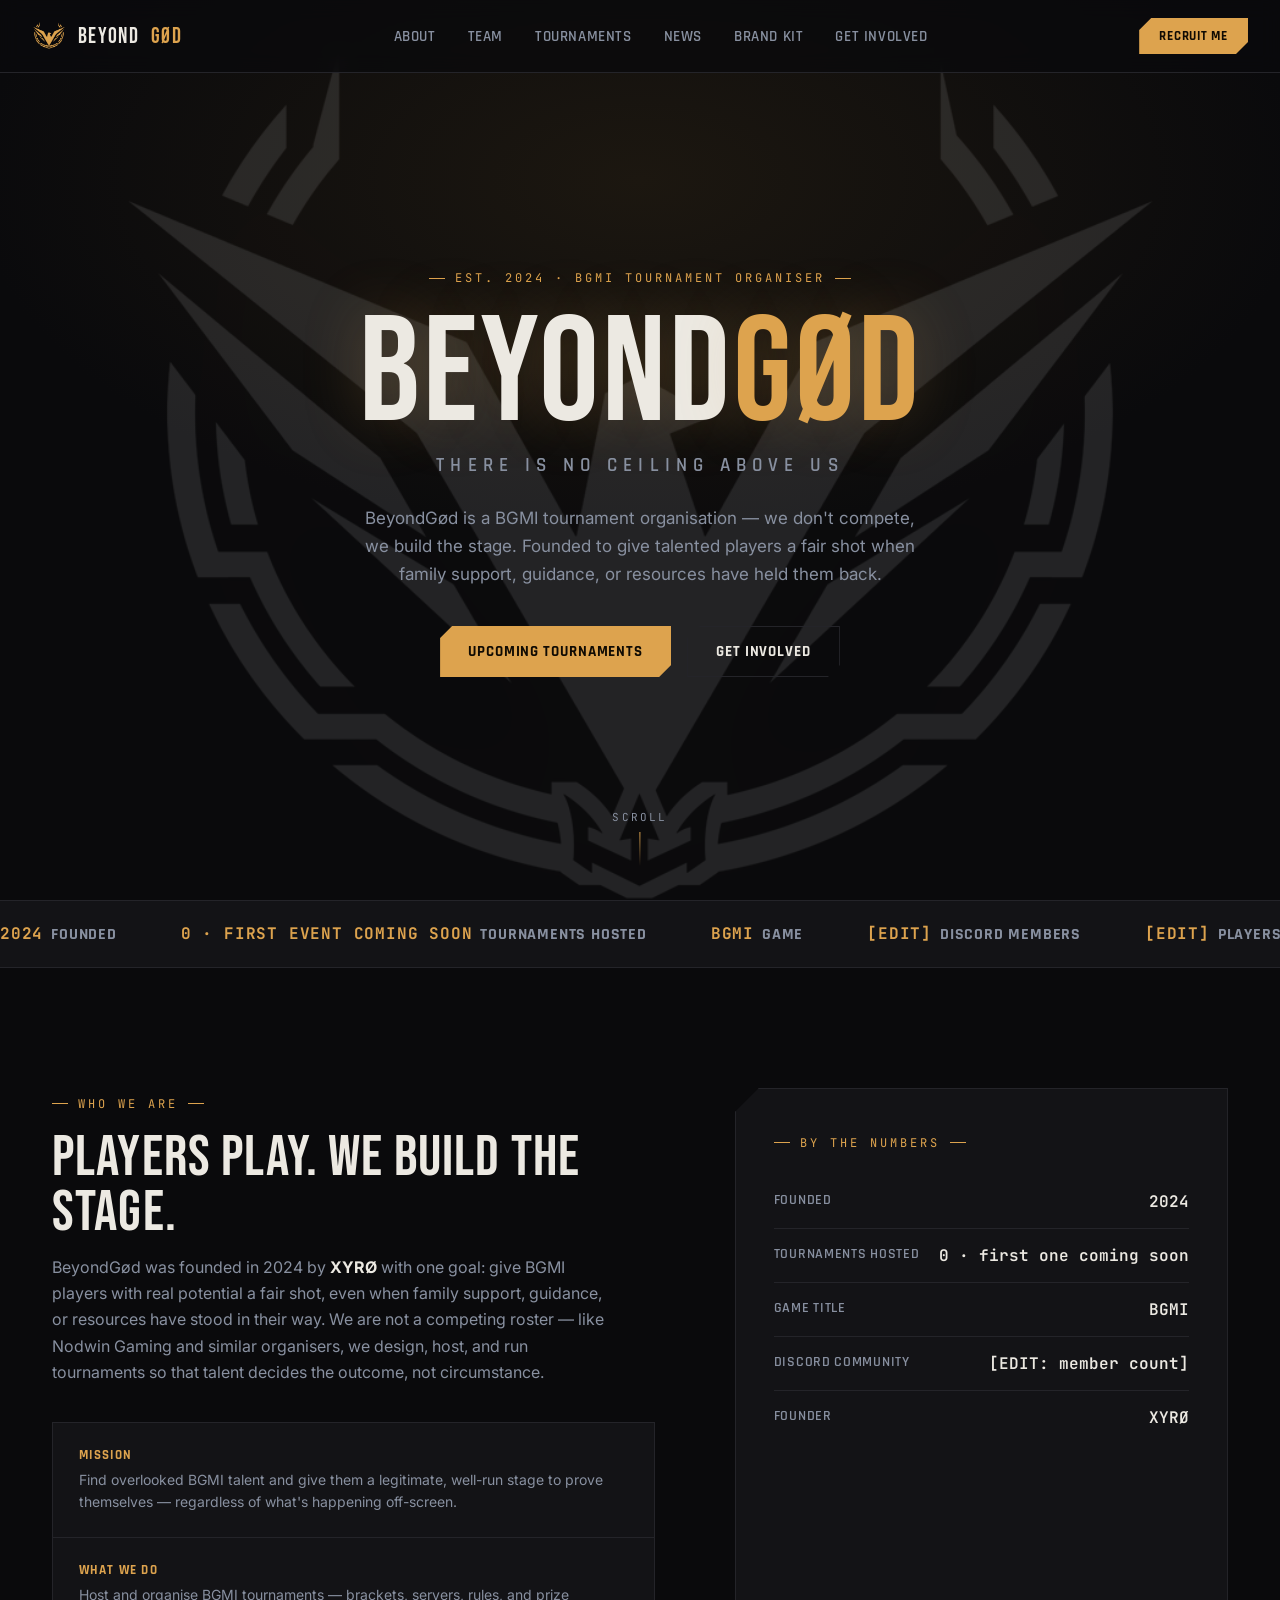
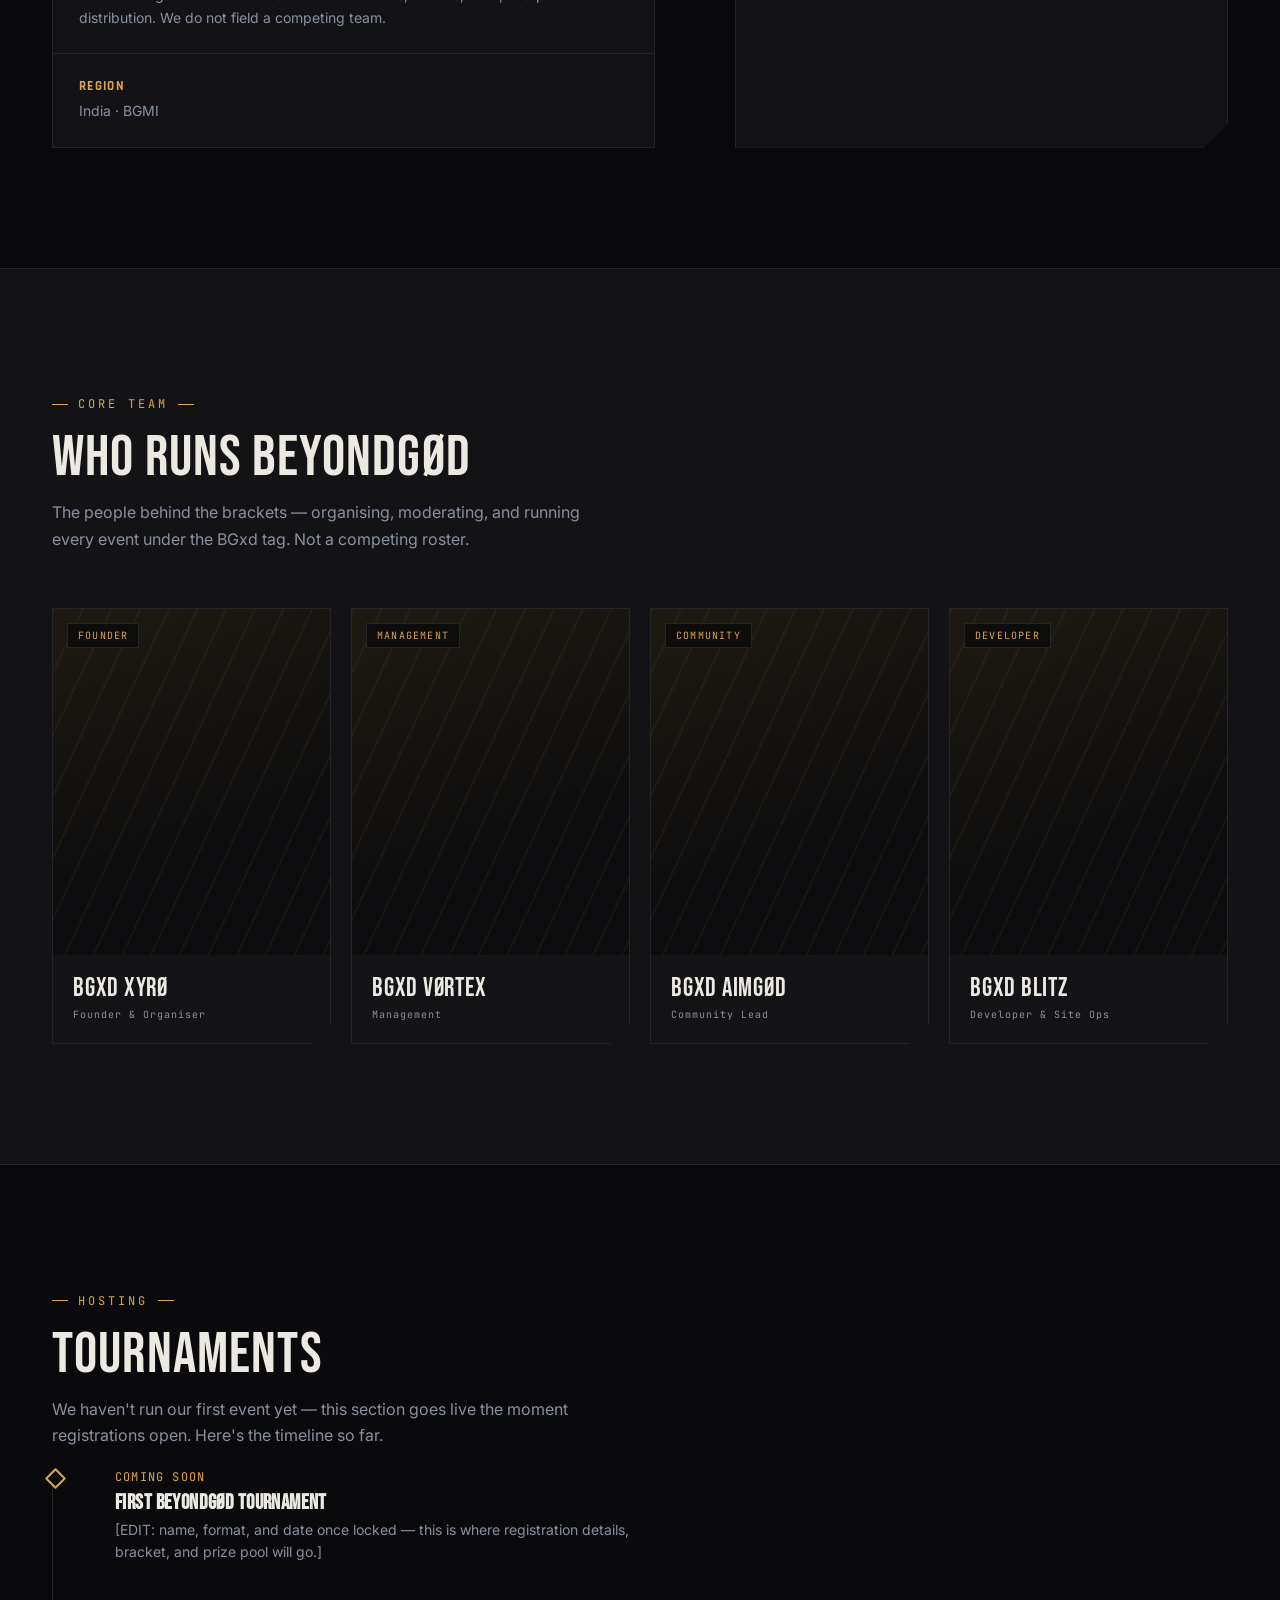
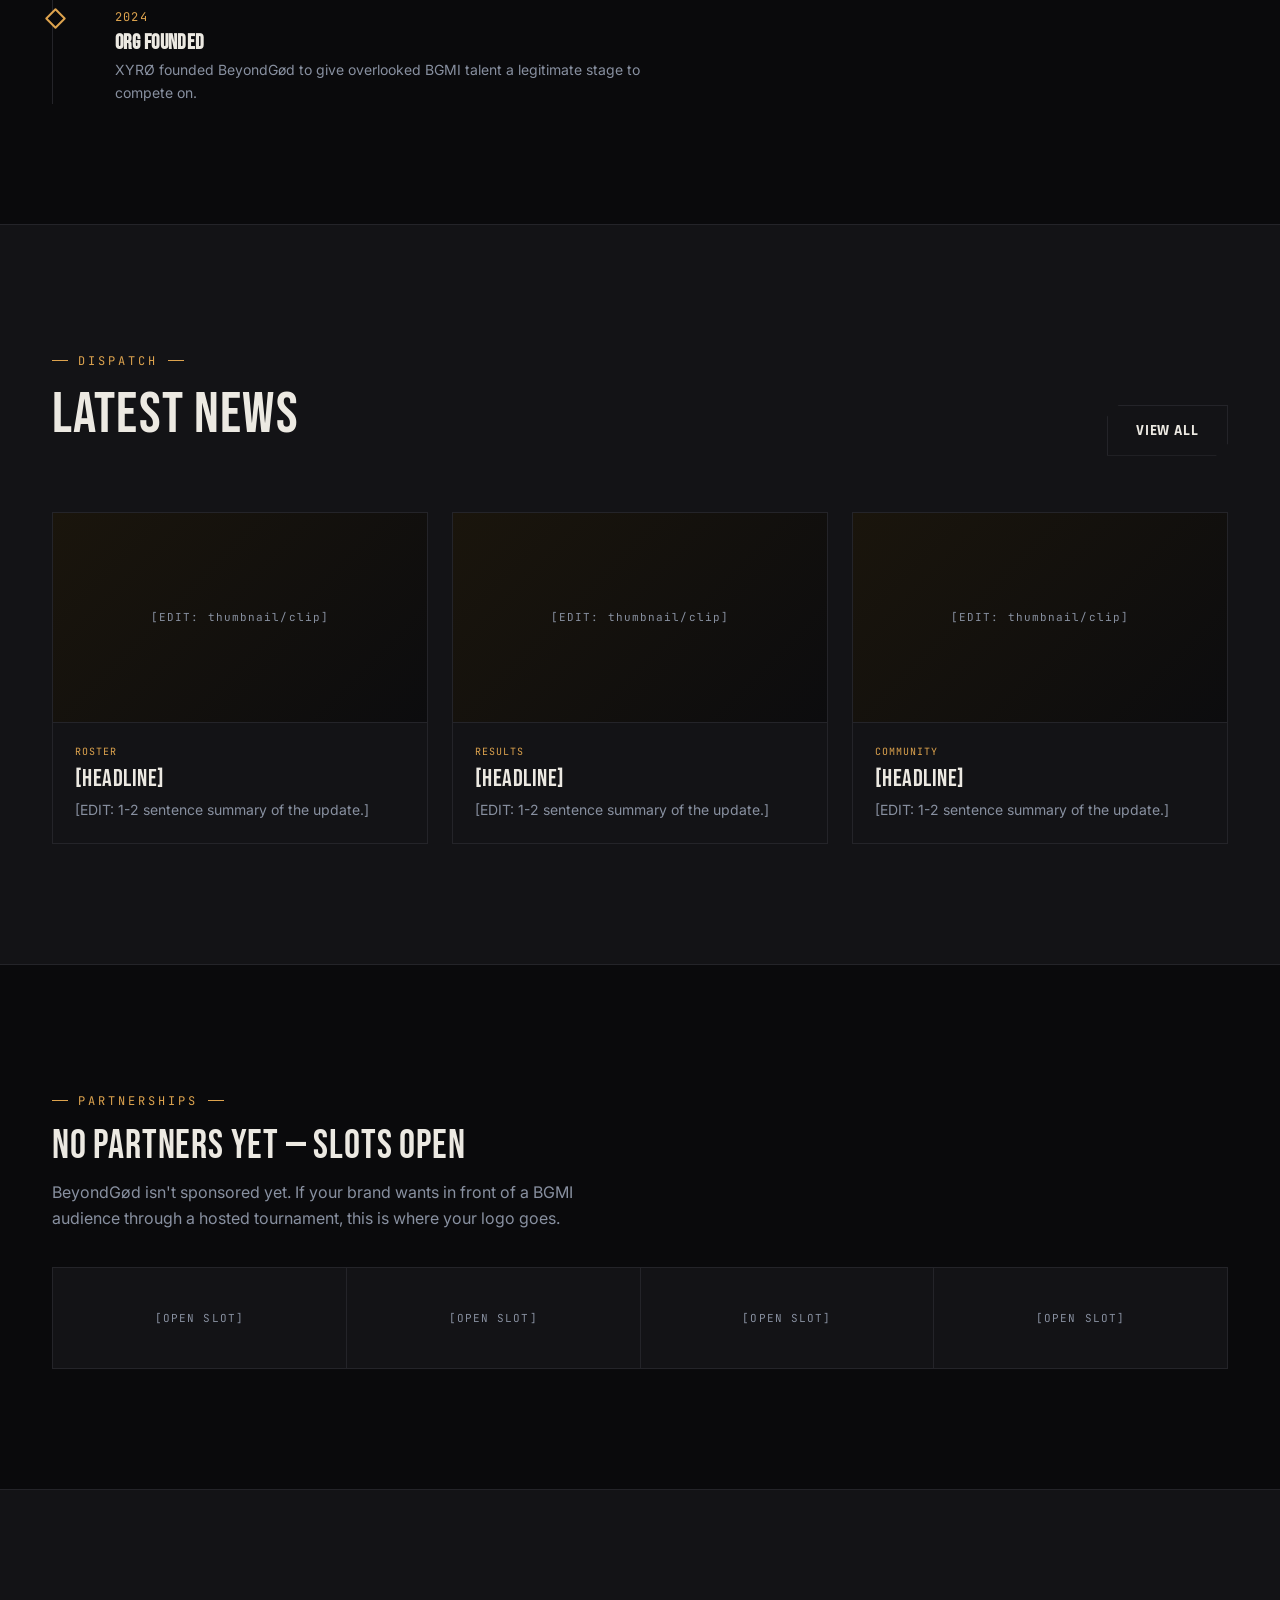
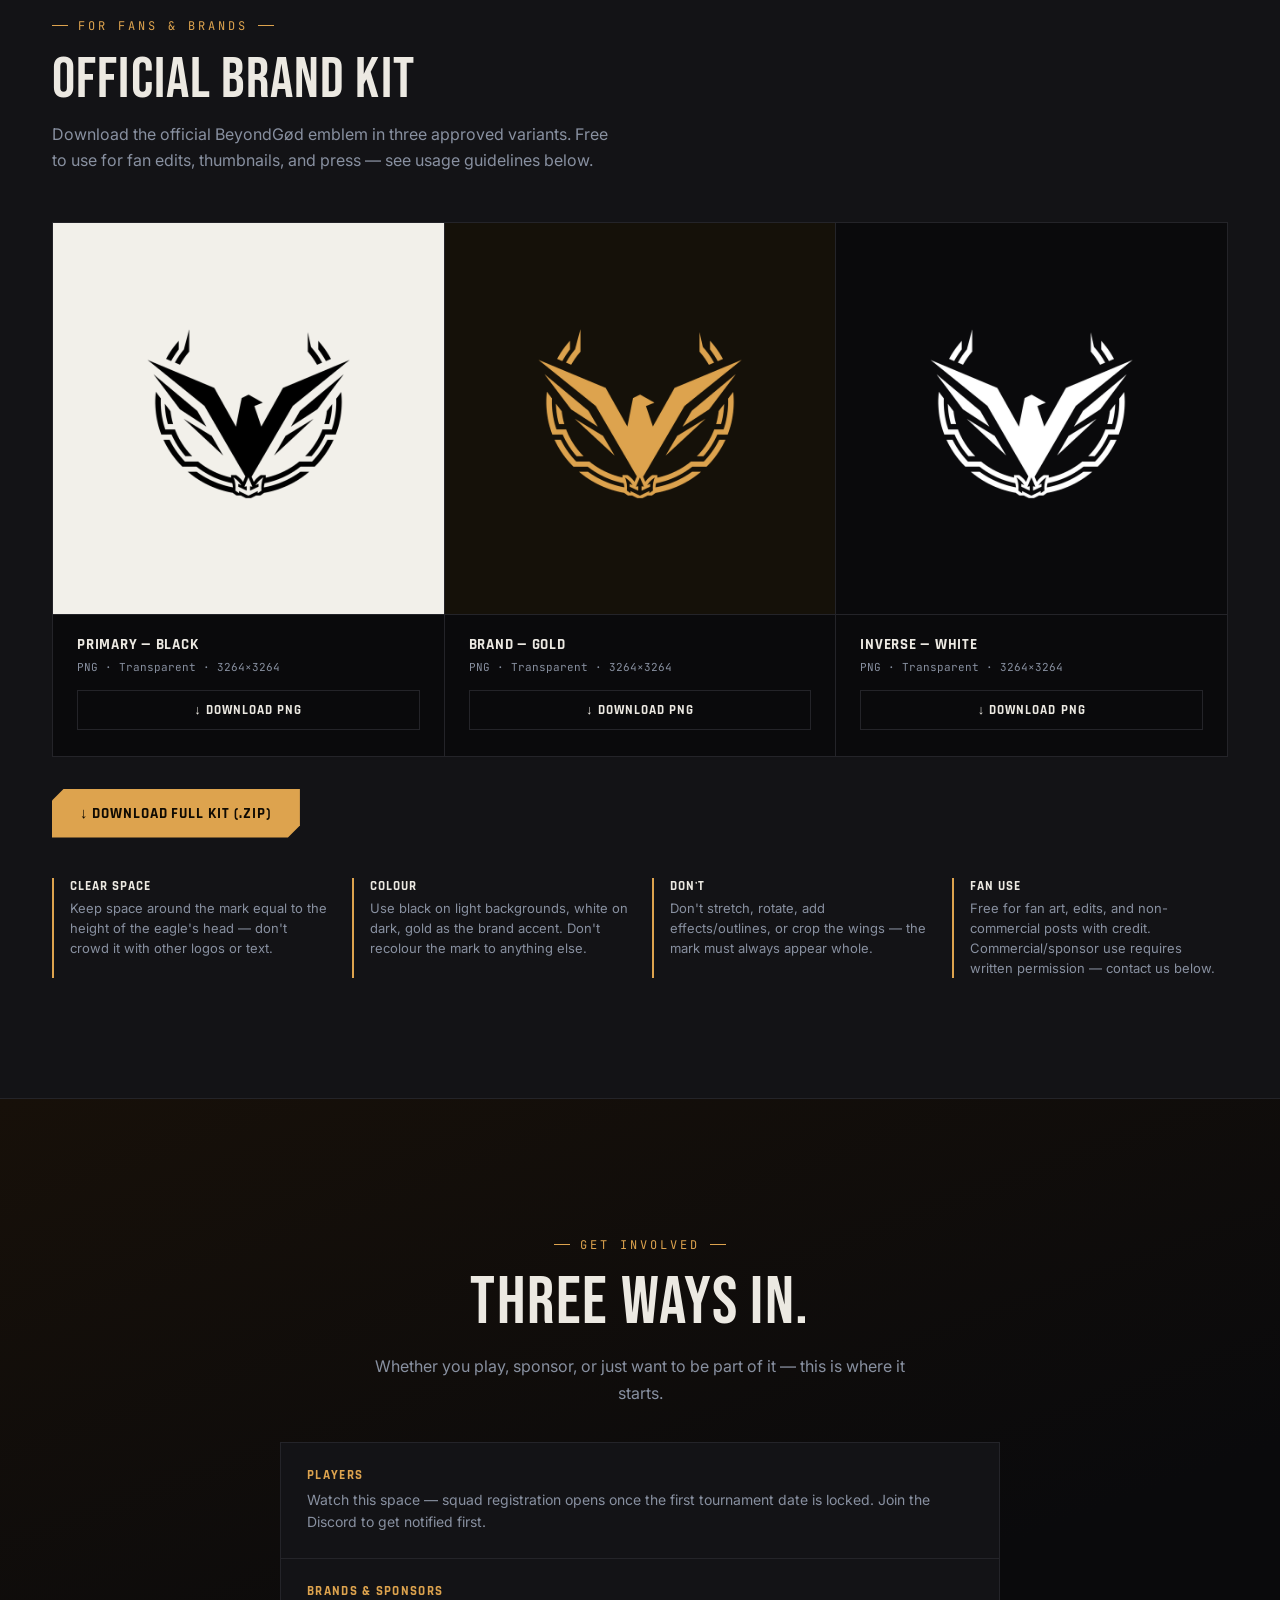
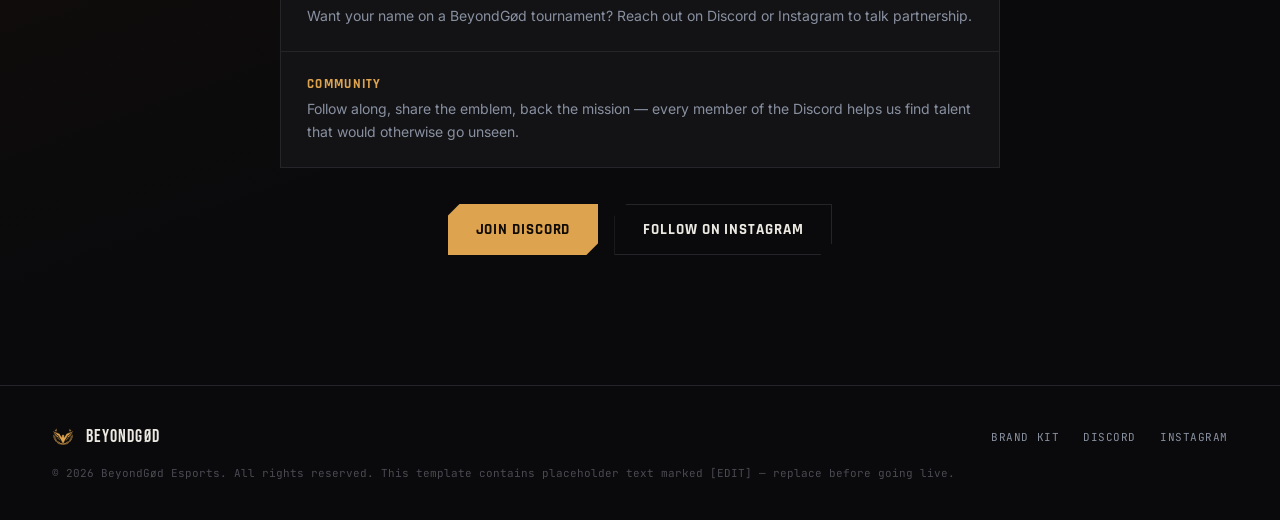
==== index.html @ ff6be77e "Initial upload" ====
<!DOCTYPE html>
<html lang="en">
<head>
<meta charset="UTF-8">
<meta name="viewport" content="width=device-width, initial-scale=1.0">
<title>BeyondGød Esports — Official Site</title>
<meta name="description" content="BeyondGød is a BGMI tournament organisation. We don't compete, we build the stage — giving talented players a fair shot when family support, guidance, or resources have held them back.">

<!-- Open Graph (Discord, WhatsApp, Facebook, LinkedIn) -->
<meta property="og:type" content="website">
<meta property="og:site_name" content="BeyondGød Esports">
<meta property="og:title" content="BeyondGød Esports — There Is No Ceiling Above Us">
<meta property="og:description" content="A BGMI tournament organisation built to give overlooked talent a legitimate stage to compete on.">
<meta property="og:image" content="https://beyondgodesports.vercel.app/assets/og-image.png">
<meta property="og:image:width" content="1200">
<meta property="og:image:height" content="630">
<meta property="og:url" content="https://beyondgodesports.vercel.app/">

<!-- Twitter / X Card -->
<meta name="twitter:card" content="summary_large_image">
<meta name="twitter:title" content="BeyondGød Esports — There Is No Ceiling Above Us">
<meta name="twitter:description" content="A BGMI tournament organisation built to give overlooked talent a legitimate stage to compete on.">
<meta name="twitter:image" content="https://beyondgodesports.vercel.app/assets/og-image.png">

<!-- Favicon -->
<link rel="icon" type="image/png" href="assets/favicon.png">
<link rel="preconnect" href="https://fonts.googleapis.com">
<link href="https://fonts.googleapis.com/css2?family=Bebas+Neue&family=Rajdhani:wght@500;600;700&family=Inter:wght@400;500;600;700&family=JetBrains+Mono:wght@400;600&display=swap" rel="stylesheet">
<style>
  :root{
    --void:#0a0a0c;
    --panel:#131316;
    --panel-2:#1a1a1f;
    --line:#242429;
    --gold:#dda34e;
    --gold-bright:#f2c46a;
    --steel:#8890a0;
    --bone:#ece9e2;
    --blood:#c1382e;
  }
  *{margin:0;padding:0;box-sizing:border-box;}
  html{scroll-behavior:smooth;}
  body{
    background:var(--void);
    color:var(--bone);
    font-family:'Inter',sans-serif;
    overflow-x:hidden;
  }
  ::selection{background:var(--gold);color:#0a0a0c;}
  a{color:inherit;text-decoration:none;}
  img{max-width:100%;display:block;}
  .wrap{max-width:1240px;margin:0 auto;padding:0 32px;}
  .eyebrow{
    font-family:'JetBrains Mono',monospace;
    font-size:12px;
    letter-spacing:.25em;
    text-transform:uppercase;
    color:var(--gold);
    display:inline-flex;
    align-items:center;
    gap:10px;
    margin-bottom:18px;
  }
  .eyebrow::before,.eyebrow::after{content:'';width:16px;height:1px;background:var(--gold);}
  h1,h2,h3{font-family:'Bebas Neue',sans-serif;font-weight:400;letter-spacing:.02em;line-height:.95;}
  .h2{font-size:clamp(34px,5vw,58px);color:var(--bone);margin-bottom:14px;}
  .lede{font-size:16px;color:var(--steel);max-width:560px;line-height:1.65;}
  .btn{
    display:inline-flex;align-items:center;gap:10px;
    font-family:'Rajdhani',sans-serif;font-weight:700;font-size:15px;letter-spacing:.06em;text-transform:uppercase;
    padding:15px 28px;
    clip-path:polygon(12px 0,100% 0,100% calc(100% - 12px),calc(100% - 12px) 100%,0 100%,0 12px);
    transition:transform .18s ease, background .18s ease;
    cursor:pointer;border:none;
  }
  .btn:hover{transform:translateY(-2px);}
  .btn-gold{background:var(--gold);color:#100b03;}
  .btn-gold:hover{background:var(--gold-bright);}
  .btn-ghost{background:transparent;color:var(--bone);border:1px solid var(--line);}
  .btn-ghost:hover{border-color:var(--gold);color:var(--gold);}

  /* NAV */
  nav{
    position:fixed;top:0;left:0;right:0;z-index:100;
    display:flex;align-items:center;justify-content:space-between;
    padding:18px 32px;
    background:rgba(10,10,12,.75);backdrop-filter:blur(10px);
    border-bottom:1px solid var(--line);
  }
  .brand{display:flex;align-items:center;gap:12px;font-family:'Bebas Neue';font-size:22px;letter-spacing:.06em;}
  .brand img{width:34px;height:34px;}
  .navlinks{display:flex;gap:32px;font-family:'Rajdhani';font-weight:600;font-size:15px;letter-spacing:.04em;text-transform:uppercase;}
  .navlinks a{color:var(--steel);transition:color .15s;}
  .navlinks a:hover{color:var(--gold);}
  .navcta{display:none;}
  @media(min-width:840px){.navcta{display:block;}}
  .navlinks{display:none;}
  @media(min-width:840px){.navlinks{display:flex;}}

  /* HERO */
  .hero{
    position:relative;min-height:100svh;display:flex;align-items:center;justify-content:center;text-align:center;
    padding:140px 24px 100px;overflow:hidden;
    background:radial-gradient(ellipse 80% 60% at 50% 20%, #1c1710 0%, var(--void) 65%);
  }
  .hero-mark{
    position:absolute;top:50%;left:50%;transform:translate(-50%,-46%);
    width:min(1100px,140vw);opacity:.10;filter:drop-shadow(0 0 60px rgba(221,163,78,.15));
    pointer-events:none;
  }
  .hero-content{position:relative;z-index:2;}
  .hero h1{
    font-size:clamp(64px,13vw,150px);
    color:var(--bone);
    text-shadow:0 0 60px rgba(221,163,78,.25);
  }
  .hero h1 span{color:var(--gold);}
  .hero .sub{
    font-family:'Rajdhani';font-weight:600;font-size:clamp(14px,2vw,19px);letter-spacing:.32em;text-transform:uppercase;
    color:var(--steel);margin-top:6px;
  }
  .hero p.lede{margin:26px auto 38px;text-align:center;font-size:17px;}
  .hero-ctas{display:flex;gap:16px;justify-content:center;flex-wrap:wrap;}
  .scroll-cue{
    position:absolute;bottom:34px;left:50%;transform:translateX(-50%);
    font-family:'JetBrains Mono';font-size:11px;letter-spacing:.2em;color:var(--steel);
    display:flex;flex-direction:column;align-items:center;gap:8px;
  }
  .scroll-cue::after{content:'';width:1px;height:34px;background:linear-gradient(var(--gold),transparent);animation:scrolldrop 1.8s ease-in-out infinite;}
  @keyframes scrolldrop{0%{opacity:0;transform:scaleY(0);transform-origin:top;}50%{opacity:1;transform:scaleY(1);}100%{opacity:0;transform:scaleY(1);}}

  /* TICKER */
  .ticker-bar{
    border-top:1px solid var(--line);border-bottom:1px solid var(--line);
    background:var(--panel);padding:22px 0;overflow:hidden;position:relative;
  }
  .ticker-track{display:flex;gap:64px;white-space:nowrap;animation:tickerscroll 26s linear infinite;width:max-content;}
  .ticker-track span{font-family:'Rajdhani';font-weight:700;font-size:16px;letter-spacing:.05em;color:var(--steel);text-transform:uppercase;}
  .ticker-track span b{color:var(--gold);font-family:'JetBrains Mono';margin-right:8px;}
  @keyframes tickerscroll{from{transform:translateX(0);}to{transform:translateX(-50%);}}

  section{padding:120px 0;}
  .section-head{display:flex;justify-content:space-between;align-items:flex-end;flex-wrap:wrap;gap:24px;margin-bottom:56px;}

  /* ABOUT */
  .about-grid{display:grid;grid-template-columns:1fr;gap:48px;}
  @media(min-width:900px){.about-grid{grid-template-columns:1.1fr .9fr;gap:80px;}}
  .pillars{display:grid;gap:1px;background:var(--line);border:1px solid var(--line);margin-top:36px;}
  .pillar{background:var(--panel);padding:24px 26px;}
  .pillar b{font-family:'Rajdhani';font-weight:700;color:var(--gold);font-size:13px;letter-spacing:.1em;text-transform:uppercase;display:block;margin-bottom:6px;}
  .pillar p{color:var(--steel);font-size:14px;line-height:1.6;}
  .about-card{
    background:var(--panel);border:1px solid var(--line);padding:38px;
    clip-path:polygon(24px 0,100% 0,100% calc(100% - 24px),calc(100% - 24px) 100%,0 100%,0 24px);
  }
  .about-card .stat-row{display:flex;justify-content:space-between;padding:16px 0;border-bottom:1px solid var(--line);}
  .about-card .stat-row:last-child{border-bottom:none;}
  .about-card .stat-row span:first-child{color:var(--steel);font-family:'Rajdhani';font-weight:600;font-size:14px;letter-spacing:.05em;text-transform:uppercase;}
  .about-card .stat-row span:last-child{font-family:'JetBrains Mono';font-weight:600;color:var(--bone);}

  /* ROSTER */
  .roster-grid{display:grid;grid-template-columns:repeat(auto-fit,minmax(220px,1fr));gap:20px;}
  .player-card{
    background:linear-gradient(180deg,var(--panel-2),var(--panel));
    border:1px solid var(--line);position:relative;overflow:hidden;
    clip-path:polygon(0 0,100% 0,100% calc(100% - 20px),calc(100% - 20px) 100%,0 100%);
    transition:border-color .2s ease, transform .2s ease;
  }
  .player-card:hover{border-color:var(--gold);transform:translateY(-4px);}
  .player-photo{
    aspect-ratio:4/5;background:
      linear-gradient(160deg,#1e1a12,#0d0d0f 70%);
    display:flex;align-items:center;justify-content:center;position:relative;
  }
  .player-photo::before{
    content:'';position:absolute;inset:0;
    background:repeating-linear-gradient(115deg,rgba(221,163,78,.05) 0 2px,transparent 2px 26px);
  }
  .player-photo .ph-icon{width:64px;height:64px;opacity:.35;}
  .role-tag{
    position:absolute;top:14px;left:14px;
    font-family:'JetBrains Mono';font-size:10px;letter-spacing:.12em;text-transform:uppercase;
    background:rgba(10,10,12,.8);color:var(--gold);padding:5px 10px;border:1px solid var(--line);
  }
  .player-info{padding:18px 20px 22px;}
  .player-info .ign{font-family:'Bebas Neue';font-size:26px;letter-spacing:.03em;color:var(--bone);}
  .player-info .ign small{display:block;font-family:'JetBrains Mono';font-size:10px;letter-spacing:.1em;color:var(--steel);text-transform:none;margin-top:4px;}
  .placeholder-note{font-family:'JetBrains Mono';font-size:10px;color:var(--blood);letter-spacing:.06em;text-transform:uppercase;margin-top:8px;opacity:.85;}

  /* TIMELINE */
  .timeline{position:relative;margin-top:20px;padding-left:32px;border-left:1px solid var(--line);}
  .tl-item{position:relative;padding:0 0 46px 30px;}
  .tl-item:last-child{padding-bottom:0;}
  .tl-item::before{content:'';position:absolute;left:-37px;top:2px;width:11px;height:11px;background:var(--void);border:2px solid var(--gold);border-radius:1px;transform:rotate(45deg);}
  .tl-item .date{font-family:'JetBrains Mono';font-size:12px;color:var(--gold);letter-spacing:.1em;text-transform:uppercase;}
  .tl-item h3{font-family:'Rajdhani';font-weight:700;font-size:21px;color:var(--bone);text-transform:none;margin:8px 0 6px;font-family:'Bebas Neue';letter-spacing:.02em;}
  .tl-item p{color:var(--steel);font-size:14px;max-width:560px;line-height:1.6;}

  /* NEWS */
  .news-grid{display:grid;grid-template-columns:repeat(auto-fit,minmax(280px,1fr));gap:24px;}
  .news-card{background:var(--panel);border:1px solid var(--line);}
  .news-thumb{aspect-ratio:16/9;background:linear-gradient(135deg,#1a150c,#0c0c0e);display:flex;align-items:center;justify-content:center;border-bottom:1px solid var(--line);}
  .news-thumb span{font-family:'JetBrains Mono';font-size:11px;color:var(--steel);letter-spacing:.1em;}
  .news-body{padding:22px;}
  .news-tag{font-family:'JetBrains Mono';font-size:10px;color:var(--gold);letter-spacing:.1em;text-transform:uppercase;}
  .news-body h3{font-family:'Bebas Neue';font-size:24px;color:var(--bone);margin:10px 0 8px;}
  .news-body p{color:var(--steel);font-size:14px;line-height:1.6;}

  /* SPONSORS */
  .sponsor-strip{display:flex;flex-wrap:wrap;gap:1px;background:var(--line);border:1px solid var(--line);}
  .sponsor-slot{flex:1 1 180px;background:var(--panel);min-height:100px;display:flex;align-items:center;justify-content:center;font-family:'JetBrains Mono';font-size:11px;color:var(--steel);letter-spacing:.1em;text-transform:uppercase;text-align:center;padding:16px;}

  /* BRAND KIT */
  .brandkit{background:var(--panel);border-top:1px solid var(--line);border-bottom:1px solid var(--line);}
  .kit-grid{display:grid;grid-template-columns:repeat(auto-fit,minmax(260px,1fr));gap:1px;background:var(--line);border:1px solid var(--line);margin-top:48px;}
  .kit-card{background:var(--void);padding:0;}
  .kit-preview{aspect-ratio:1/1;display:flex;align-items:center;justify-content:center;padding:40px;}
  .kit-preview img{width:70%;}
  .kit-preview.bg-dark{background:#0a0a0c;}
  .kit-preview.bg-light{background:#f2f0ea;}
  .kit-preview.bg-gold{background:#151109;}
  .kit-meta{padding:20px 24px 26px;border-top:1px solid var(--line);}
  .kit-meta .name{font-family:'Rajdhani';font-weight:700;font-size:15px;letter-spacing:.05em;text-transform:uppercase;color:var(--bone);}
  .kit-meta .fmt{font-family:'JetBrains Mono';font-size:11px;color:var(--steel);margin:6px 0 16px;}
  .kit-dl{
    display:flex;align-items:center;justify-content:center;gap:8px;width:100%;
    font-family:'Rajdhani';font-weight:700;font-size:13px;letter-spacing:.08em;text-transform:uppercase;
    background:transparent;border:1px solid var(--line);color:var(--bone);padding:11px;cursor:pointer;transition:.15s;
  }
  .kit-dl:hover{border-color:var(--gold);color:var(--gold);}
  .kit-guidelines{margin-top:40px;display:grid;grid-template-columns:repeat(auto-fit,minmax(220px,1fr));gap:24px;}
  .kit-guidelines .g-item{border-left:2px solid var(--gold);padding-left:16px;}
  .kit-guidelines .g-item b{font-family:'Rajdhani';font-size:13px;letter-spacing:.08em;text-transform:uppercase;color:var(--bone);display:block;margin-bottom:4px;}
  .kit-guidelines .g-item p{color:var(--steel);font-size:13px;line-height:1.55;}
  .dl-all{margin-top:32px;}

  /* JOIN */
  .join{
    background:linear-gradient(160deg,#171009,var(--void) 60%);
    text-align:center;padding:130px 24px;
  }
  .join h2{font-size:clamp(36px,6vw,68px);}
  .join .lede{margin:18px auto 34px;text-align:center;}
  .social-row{display:flex;gap:16px;justify-content:center;flex-wrap:wrap;margin-top:36px;}
  .social-chip{
    font-family:'JetBrains Mono';font-size:12px;letter-spacing:.08em;text-transform:uppercase;
    border:1px solid var(--line);padding:12px 22px;color:var(--steel);transition:.15s;
  }
  .social-chip:hover{border-color:var(--gold);color:var(--gold);}

  footer{border-top:1px solid var(--line);padding:40px 0;}
  .foot-row{display:flex;justify-content:space-between;align-items:center;flex-wrap:wrap;gap:16px;}
  .foot-row .brand{font-size:18px;}
  .foot-links{display:flex;gap:24px;font-family:'JetBrains Mono';font-size:11px;color:var(--steel);letter-spacing:.05em;text-transform:uppercase;}
  .foot-links a:hover{color:var(--gold);}
  .foot-note{font-family:'JetBrains Mono';font-size:11px;color:#4a4a52;margin-top:18px;}

  @media(max-width:600px){
    section{padding:80px 0;}
    .wrap{padding:0 20px;}
  }
</style>
</head>
<body>

<nav>
  <div class="brand"><img src="[data-uri]" alt="BeyondGød mark"> BEYOND<span style="color:var(--gold)">GØD</span></div>
  <div class="navlinks">
    <a href="#about">About</a>
    <a href="#team">Team</a>
    <a href="#tournaments">Tournaments</a>
    <a href="#news">News</a>
    <a href="#brandkit">Brand Kit</a>
    <a href="#join">Get Involved</a>
  </div>
  <div class="navcta"><a href="#join" class="btn btn-gold" style="padding:10px 20px;font-size:13px;">Recruit Me</a></div>
</nav>

<section class="hero">
  <img src="[data-uri]" class="hero-mark" alt="">
  <div class="hero-content">
    <div class="eyebrow">Est. 2024 · BGMI Tournament Organiser</div>
    <h1>BEYOND<span>GØD</span></h1>
    <div class="sub">There is no ceiling above us</div>
    <p class="lede">BeyondGød is a BGMI tournament organisation — we don't compete, we build the stage. Founded to give talented players a fair shot when family support, guidance, or resources have held them back.</p>
    <div class="hero-ctas">
      <a href="#tournaments" class="btn btn-gold">Upcoming Tournaments</a>
      <a href="#join" class="btn btn-ghost">Get Involved</a>
    </div>
  </div>
  <div class="scroll-cue">SCROLL</div>
</section>

<div class="ticker-bar">
  <div class="ticker-track" id="tickerTrack"></div>
</div>

<section id="about">
  <div class="wrap about-grid">
    <div>
      <div class="eyebrow">Who We Are</div>
      <h2 class="h2">Players play. We build the stage.</h2>
      <p class="lede">BeyondGød was founded in 2024 by <b style="color:var(--bone)">XYRØ</b> with one goal: give BGMI players with real potential a fair shot, even when family support, guidance, or resources have stood in their way. We are not a competing roster — like Nodwin Gaming and similar organisers, we design, host, and run tournaments so that talent decides the outcome, not circumstance.</p>
      <div class="pillars">
        <div class="pillar"><b>Mission</b><p>Find overlooked BGMI talent and give them a legitimate, well-run stage to prove themselves — regardless of what's happening off-screen.</p></div>
        <div class="pillar"><b>What We Do</b><p>Host and organise BGMI tournaments — brackets, servers, rules, and prize distribution. We do not field a competing team.</p></div>
        <div class="pillar"><b>Region</b><p>India · BGMI</p></div>
      </div>
    </div>
    <div class="about-card">
      <div class="eyebrow" style="margin-bottom:24px;">By The Numbers</div>
      <div class="stat-row"><span>Founded</span><span>2024</span></div>
      <div class="stat-row"><span>Tournaments Hosted</span><span>0 · first one coming soon</span></div>
      <div class="stat-row"><span>Game Title</span><span>BGMI</span></div>
      <div class="stat-row"><span>Discord Community</span><span>[EDIT: member count]</span></div>
      <div class="stat-row"><span>Founder</span><span>XYRØ</span></div>
    </div>
  </div>
</section>

<section id="team" style="background:var(--panel);border-top:1px solid var(--line);border-bottom:1px solid var(--line);">
  <div class="wrap">
    <div class="section-head">
      <div>
        <div class="eyebrow">Core Team</div>
        <h2 class="h2">Who Runs BeyondGød</h2>
        <p class="lede">The people behind the brackets — organising, moderating, and running every event under the BGxd tag. Not a competing roster.</p>
      </div>
    </div>
    <div class="roster-grid">
      <!-- EDIT: roles are placeholders — confirm each person's actual title, add real photos in place of the icon block -->
      <div class="player-card"><div class="player-photo"><div class="role-tag">Founder</div></div><div class="player-info"><div class="ign">BGxd XYRØ<small>Founder & Organiser</small></div></div></div>
      <div class="player-card"><div class="player-photo"><div class="role-tag">Management</div></div><div class="player-info"><div class="ign">BGxd VØRTEX<small>Management</small></div></div></div>
      <div class="player-card"><div class="player-photo"><div class="role-tag">Community</div></div><div class="player-info"><div class="ign">BGxd AIMGØD<small>Community Lead</small></div></div></div>
      <div class="player-card"><div class="player-photo"><div class="role-tag">Developer</div></div><div class="player-info"><div class="ign">BGxd BLITZ<small>Developer & Site Ops</small></div></div></div>
    </div>
  </div>
</section>

<section id="tournaments">
  <div class="wrap">
    <div class="eyebrow">Hosting</div>
    <h2 class="h2">Tournaments</h2>
    <p class="lede">We haven't run our first event yet — this section goes live the moment registrations open. Here's the timeline so far.</p>
    <div class="timeline">
      <div class="tl-item"><div class="date">Coming Soon</div><h3>First BeyondGød Tournament</h3><p>[EDIT: name, format, and date once locked — this is where registration details, bracket, and prize pool will go.]</p></div>
      <div class="tl-item"><div class="date">2024</div><h3>Org Founded</h3><p>XYRØ founded BeyondGød to give overlooked BGMI talent a legitimate stage to compete on.</p></div>
    </div>
  </div>
</section>

<section id="news" style="background:var(--panel);border-top:1px solid var(--line);border-bottom:1px solid var(--line);">
  <div class="wrap">
    <div class="section-head">
      <div>
        <div class="eyebrow">Dispatch</div>
        <h2 class="h2">Latest News</h2>
      </div>
      <a href="#" class="btn btn-ghost">View All</a>
    </div>
    <div class="news-grid">
      <div class="news-card"><div class="news-thumb"><span>[EDIT: thumbnail/clip]</span></div><div class="news-body"><div class="news-tag">Roster</div><h3>[Headline]</h3><p>[EDIT: 1-2 sentence summary of the update.]</p></div></div>
      <div class="news-card"><div class="news-thumb"><span>[EDIT: thumbnail/clip]</span></div><div class="news-body"><div class="news-tag">Results</div><h3>[Headline]</h3><p>[EDIT: 1-2 sentence summary of the update.]</p></div></div>
      <div class="news-card"><div class="news-thumb"><span>[EDIT: thumbnail/clip]</span></div><div class="news-body"><div class="news-tag">Community</div><h3>[Headline]</h3><p>[EDIT: 1-2 sentence summary of the update.]</p></div></div>
    </div>
  </div>
</section>

<section id="sponsors">
  <div class="wrap">
    <div class="eyebrow">Partnerships</div>
    <h2 class="h2" style="font-size:clamp(28px,4vw,40px);">No Partners Yet — Slots Open</h2>
    <p class="lede">BeyondGød isn't sponsored yet. If your brand wants in front of a BGMI audience through a hosted tournament, this is where your logo goes.</p>
    <div class="sponsor-strip" style="margin-top:36px;">
      <div class="sponsor-slot">[Open Slot]</div>
      <div class="sponsor-slot">[Open Slot]</div>
      <div class="sponsor-slot">[Open Slot]</div>
      <div class="sponsor-slot">[Open Slot]</div>
    </div>
  </div>
</section>

<section id="brandkit" class="brandkit">
  <div class="wrap">
    <div class="eyebrow">For Fans & Brands</div>
    <h2 class="h2">Official Brand Kit</h2>
    <p class="lede">Download the official BeyondGød emblem in three approved variants. Free to use for fan edits, thumbnails, and press — see usage guidelines below.</p>

    <div class="kit-grid">
      <div class="kit-card">
        <div class="kit-preview bg-light"><img src="[data-uri]" alt="BeyondGød logo — black, for light backgrounds"></div>
        <div class="kit-meta">
          <div class="name">Primary — Black</div>
          <div class="fmt">PNG · Transparent · 3264×3264</div>
          <a class="kit-dl" href="assets/logo-black.png" download="BeyondGod-Logo-Black.png">↓ Download PNG</a>
        </div>
      </div>
      <div class="kit-card">
        <div class="kit-preview bg-gold"><img src="[data-uri]" alt="BeyondGød logo — gold, brand accent"></div>
        <div class="kit-meta">
          <div class="name">Brand — Gold</div>
          <div class="fmt">PNG · Transparent · 3264×3264</div>
          <a class="kit-dl" href="assets/logo-gold.png" download="BeyondGod-Logo-Gold.png">↓ Download PNG</a>
        </div>
      </div>
      <div class="kit-card">
        <div class="kit-preview bg-dark"><img src="[data-uri]" alt="BeyondGød logo — white, for dark backgrounds"></div>
        <div class="kit-meta">
          <div class="name">Inverse — White</div>
          <div class="fmt">PNG · Transparent · 3264×3264</div>
          <a class="kit-dl" href="assets/logo-white.png" download="BeyondGod-Logo-White.png">↓ Download PNG</a>
        </div>
      </div>
    </div>

    <div class="dl-all"><a href="assets/BeyondGod-BrandKit.zip" download class="btn btn-gold">↓ Download Full Kit (.zip)</a></div>

    <div class="kit-guidelines">
      <div class="g-item"><b>Clear Space</b><p>Keep space around the mark equal to the height of the eagle's head — don't crowd it with other logos or text.</p></div>
      <div class="g-item"><b>Colour</b><p>Use black on light backgrounds, white on dark, gold as the brand accent. Don't recolour the mark to anything else.</p></div>
      <div class="g-item"><b>Don't</b><p>Don't stretch, rotate, add effects/outlines, or crop the wings — the mark must always appear whole.</p></div>
      <div class="g-item"><b>Fan Use</b><p>Free for fan art, edits, and non-commercial posts with credit. Commercial/sponsor use requires written permission — contact us below.</p></div>
    </div>
  </div>
</section>

<section id="join" class="join">
  <div class="wrap" style="max-width:820px;">
    <div class="eyebrow" style="justify-content:center;">Get Involved</div>
    <h2>Three ways in.</h2>
    <p class="lede">Whether you play, sponsor, or just want to be part of it — this is where it starts.</p>
    <div class="pillars" style="max-width:720px;margin:36px auto 0;text-align:left;">
      <div class="pillar"><b>Players</b><p>Watch this space — squad registration opens once the first tournament date is locked. Join the Discord to get notified first.</p></div>
      <div class="pillar"><b>Brands & Sponsors</b><p>Want your name on a BeyondGød tournament? Reach out on Discord or Instagram to talk partnership.</p></div>
      <div class="pillar"><b>Community</b><p>Follow along, share the emblem, back the mission — every member of the Discord helps us find talent that would otherwise go unseen.</p></div>
    </div>
    <div class="hero-ctas" style="margin-top:36px;">
      <a href="https://discord.gg/KqpsTZ7QG" target="_blank" rel="noopener" class="btn btn-gold">Join Discord</a>
      <a href="https://www.instagram.com/beyondgod.in/" target="_blank" rel="noopener" class="btn btn-ghost">Follow on Instagram</a>
    </div>
  </div>
</section>

<footer>
  <div class="wrap foot-row">
    <div class="brand"><img src="[data-uri]" style="width:22px;height:22px;" alt=""> BEYONDGØD</div>
    <div class="foot-links">
      <a href="#brandkit">Brand Kit</a>
      <a href="https://discord.gg/KqpsTZ7QG" target="_blank" rel="noopener">Discord</a>
      <a href="https://www.instagram.com/beyondgod.in/" target="_blank" rel="noopener">Instagram</a>
    </div>
  </div>
  <div class="wrap"><div class="foot-note">© 2026 BeyondGød Esports. All rights reserved. This template contains placeholder text marked [EDIT] — replace before going live.</div></div>
</footer>

<script>
  const stats = [
    "FOUNDED: 2024","TOURNAMENTS HOSTED: 0 · FIRST EVENT COMING SOON","GAME: BGMI",
    "DISCORD MEMBERS: [EDIT]","PLAYERS SUPPORTED: [EDIT]","REGION: INDIA"
  ];
  const track = document.getElementById('tickerTrack');
  const build = () => stats.map(s=>{
    const parts = s.split(': ');
    return `<span><b>${parts[1]}</b>${parts[0]}</span>`;
  }).join('');
  track.innerHTML = build() + build();
</script>

</body>
</html>
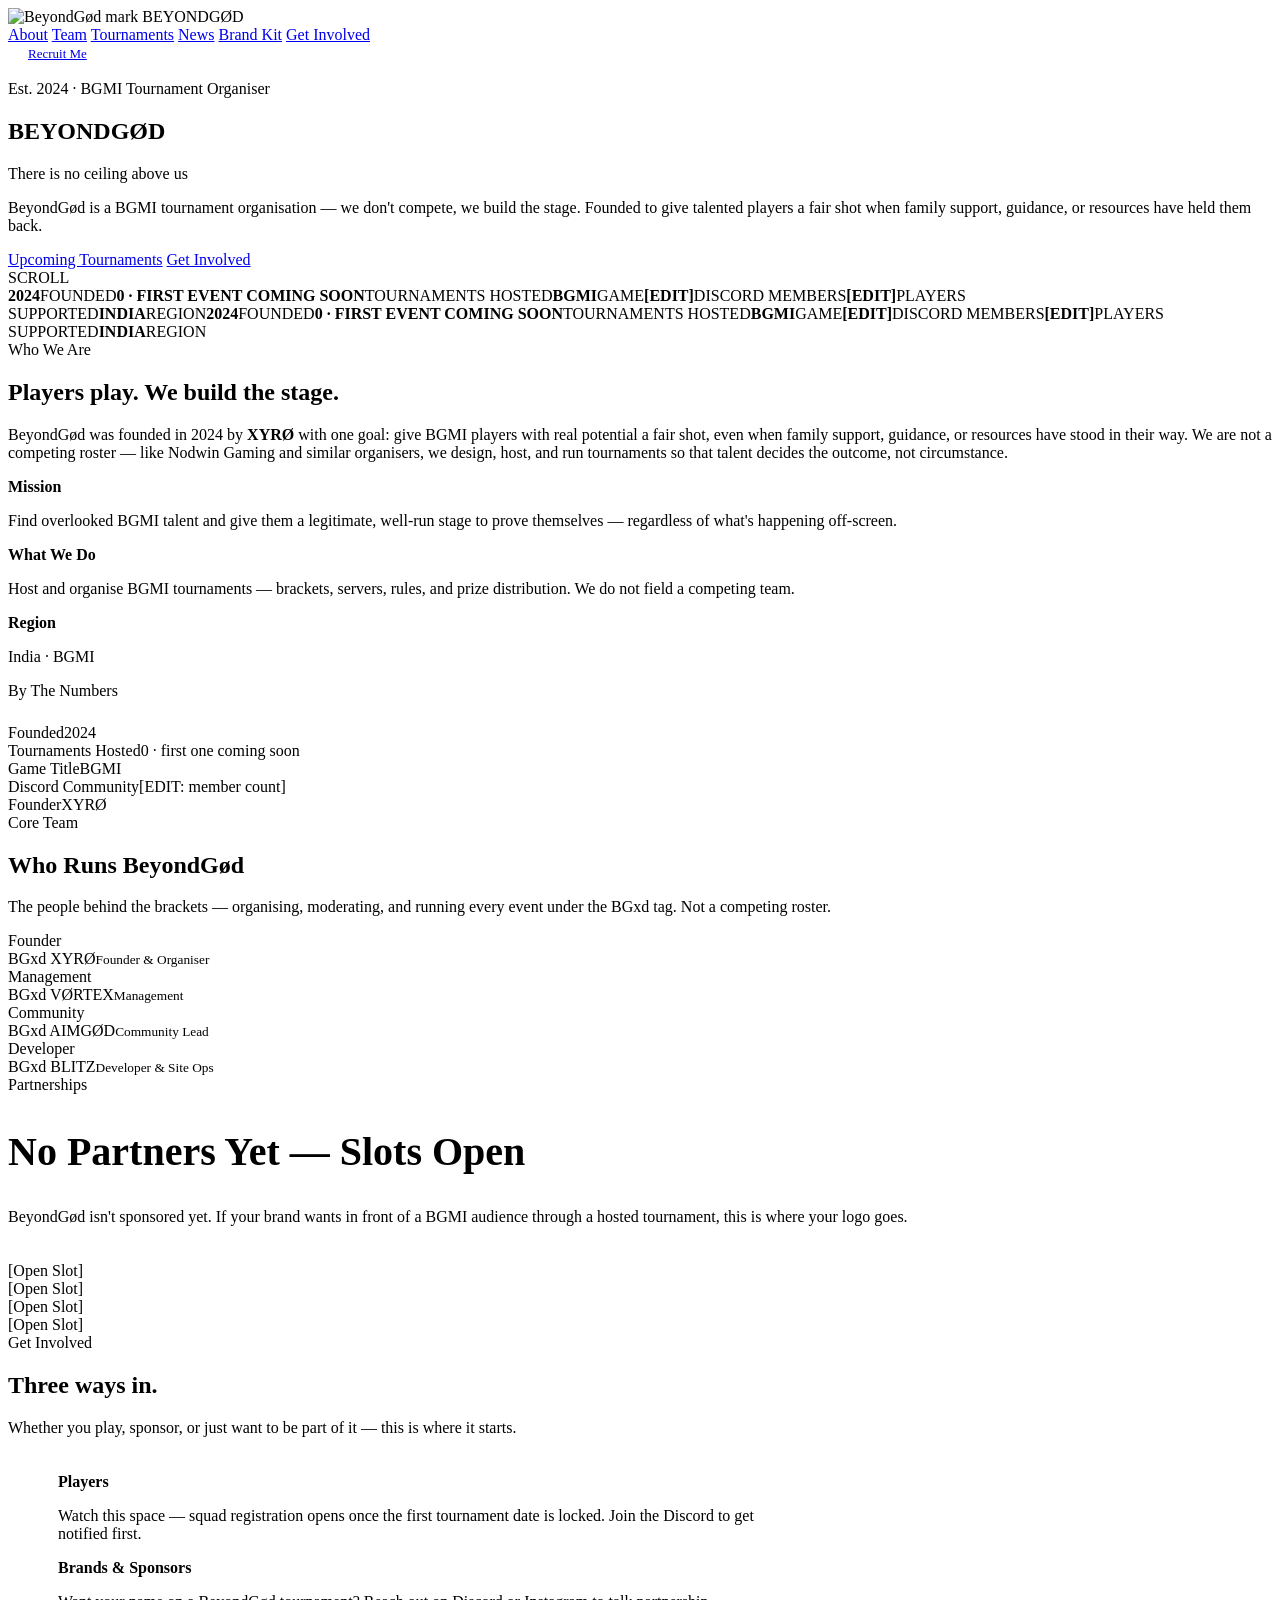
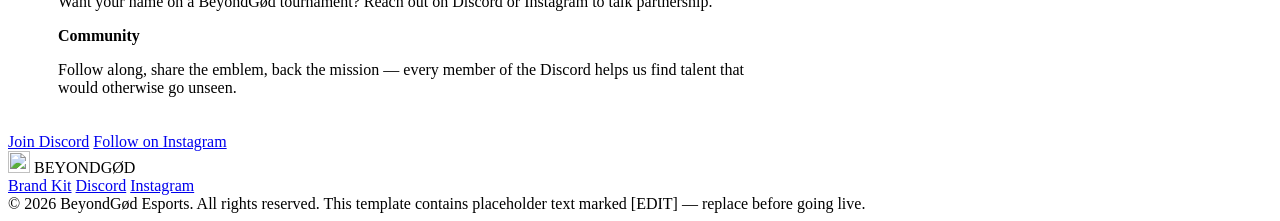
==== commit f428ac7b: "Add files via upload" ====
--- a/index.html
+++ b/index.html
@@ -6,285 +6,49 @@
 <title>BeyondGød Esports — Official Site</title>
 <meta name="description" content="BeyondGød is a BGMI tournament organisation. We don't compete, we build the stage — giving talented players a fair shot when family support, guidance, or resources have held them back.">
 
-<!-- Open Graph (Discord, WhatsApp, Facebook, LinkedIn) -->
 <meta property="og:type" content="website">
 <meta property="og:site_name" content="BeyondGød Esports">
 <meta property="og:title" content="BeyondGød Esports — There Is No Ceiling Above Us">
 <meta property="og:description" content="A BGMI tournament organisation built to give overlooked talent a legitimate stage to compete on.">
-<meta property="og:image" content="https://beyondgodesports.vercel.app/assets/og-image.png">
+<meta property="og:image" content="https://beyondgod-esports.vercel.app/assets/og-image.png">
 <meta property="og:image:width" content="1200">
 <meta property="og:image:height" content="630">
-<meta property="og:url" content="https://beyondgodesports.vercel.app/">
+<meta property="og:url" content="https://beyondgod-esports.vercel.app/">
 
-<!-- Twitter / X Card -->
 <meta name="twitter:card" content="summary_large_image">
 <meta name="twitter:title" content="BeyondGød Esports — There Is No Ceiling Above Us">
 <meta name="twitter:description" content="A BGMI tournament organisation built to give overlooked talent a legitimate stage to compete on.">
-<meta name="twitter:image" content="https://beyondgodesports.vercel.app/assets/og-image.png">
+<meta name="twitter:image" content="https://beyondgod-esports.vercel.app/assets/og-image.png">
 
-<!-- Favicon -->
 <link rel="icon" type="image/png" href="assets/favicon.png">
 <link rel="preconnect" href="https://fonts.googleapis.com">
 <link href="https://fonts.googleapis.com/css2?family=Bebas+Neue&family=Rajdhani:wght@500;600;700&family=Inter:wght@400;500;600;700&family=JetBrains+Mono:wght@400;600&display=swap" rel="stylesheet">
-<style>
-  :root{
-    --void:#0a0a0c;
-    --panel:#131316;
-    --panel-2:#1a1a1f;
-    --line:#242429;
-    --gold:#dda34e;
-    --gold-bright:#f2c46a;
-    --steel:#8890a0;
-    --bone:#ece9e2;
-    --blood:#c1382e;
-  }
-  *{margin:0;padding:0;box-sizing:border-box;}
-  html{scroll-behavior:smooth;}
-  body{
-    background:var(--void);
-    color:var(--bone);
-    font-family:'Inter',sans-serif;
-    overflow-x:hidden;
-  }
-  ::selection{background:var(--gold);color:#0a0a0c;}
-  a{color:inherit;text-decoration:none;}
-  img{max-width:100%;display:block;}
-  .wrap{max-width:1240px;margin:0 auto;padding:0 32px;}
-  .eyebrow{
-    font-family:'JetBrains Mono',monospace;
-    font-size:12px;
-    letter-spacing:.25em;
-    text-transform:uppercase;
-    color:var(--gold);
-    display:inline-flex;
-    align-items:center;
-    gap:10px;
-    margin-bottom:18px;
-  }
-  .eyebrow::before,.eyebrow::after{content:'';width:16px;height:1px;background:var(--gold);}
-  h1,h2,h3{font-family:'Bebas Neue',sans-serif;font-weight:400;letter-spacing:.02em;line-height:.95;}
-  .h2{font-size:clamp(34px,5vw,58px);color:var(--bone);margin-bottom:14px;}
-  .lede{font-size:16px;color:var(--steel);max-width:560px;line-height:1.65;}
-  .btn{
-    display:inline-flex;align-items:center;gap:10px;
-    font-family:'Rajdhani',sans-serif;font-weight:700;font-size:15px;letter-spacing:.06em;text-transform:uppercase;
-    padding:15px 28px;
-    clip-path:polygon(12px 0,100% 0,100% calc(100% - 12px),calc(100% - 12px) 100%,0 100%,0 12px);
-    transition:transform .18s ease, background .18s ease;
-    cursor:pointer;border:none;
-  }
-  .btn:hover{transform:translateY(-2px);}
-  .btn-gold{background:var(--gold);color:#100b03;}
-  .btn-gold:hover{background:var(--gold-bright);}
-  .btn-ghost{background:transparent;color:var(--bone);border:1px solid var(--line);}
-  .btn-ghost:hover{border-color:var(--gold);color:var(--gold);}
-
-  /* NAV */
-  nav{
-    position:fixed;top:0;left:0;right:0;z-index:100;
-    display:flex;align-items:center;justify-content:space-between;
-    padding:18px 32px;
-    background:rgba(10,10,12,.75);backdrop-filter:blur(10px);
-    border-bottom:1px solid var(--line);
-  }
-  .brand{display:flex;align-items:center;gap:12px;font-family:'Bebas Neue';font-size:22px;letter-spacing:.06em;}
-  .brand img{width:34px;height:34px;}
-  .navlinks{display:flex;gap:32px;font-family:'Rajdhani';font-weight:600;font-size:15px;letter-spacing:.04em;text-transform:uppercase;}
-  .navlinks a{color:var(--steel);transition:color .15s;}
-  .navlinks a:hover{color:var(--gold);}
-  .navcta{display:none;}
-  @media(min-width:840px){.navcta{display:block;}}
-  .navlinks{display:none;}
-  @media(min-width:840px){.navlinks{display:flex;}}
-
-  /* HERO */
-  .hero{
-    position:relative;min-height:100svh;display:flex;align-items:center;justify-content:center;text-align:center;
-    padding:140px 24px 100px;overflow:hidden;
-    background:radial-gradient(ellipse 80% 60% at 50% 20%, #1c1710 0%, var(--void) 65%);
-  }
-  .hero-mark{
-    position:absolute;top:50%;left:50%;transform:translate(-50%,-46%);
-    width:min(1100px,140vw);opacity:.10;filter:drop-shadow(0 0 60px rgba(221,163,78,.15));
-    pointer-events:none;
-  }
-  .hero-content{position:relative;z-index:2;}
-  .hero h1{
-    font-size:clamp(64px,13vw,150px);
-    color:var(--bone);
-    text-shadow:0 0 60px rgba(221,163,78,.25);
-  }
-  .hero h1 span{color:var(--gold);}
-  .hero .sub{
-    font-family:'Rajdhani';font-weight:600;font-size:clamp(14px,2vw,19px);letter-spacing:.32em;text-transform:uppercase;
-    color:var(--steel);margin-top:6px;
-  }
-  .hero p.lede{margin:26px auto 38px;text-align:center;font-size:17px;}
-  .hero-ctas{display:flex;gap:16px;justify-content:center;flex-wrap:wrap;}
-  .scroll-cue{
-    position:absolute;bottom:34px;left:50%;transform:translateX(-50%);
-    font-family:'JetBrains Mono';font-size:11px;letter-spacing:.2em;color:var(--steel);
-    display:flex;flex-direction:column;align-items:center;gap:8px;
-  }
-  .scroll-cue::after{content:'';width:1px;height:34px;background:linear-gradient(var(--gold),transparent);animation:scrolldrop 1.8s ease-in-out infinite;}
-  @keyframes scrolldrop{0%{opacity:0;transform:scaleY(0);transform-origin:top;}50%{opacity:1;transform:scaleY(1);}100%{opacity:0;transform:scaleY(1);}}
-
-  /* TICKER */
-  .ticker-bar{
-    border-top:1px solid var(--line);border-bottom:1px solid var(--line);
-    background:var(--panel);padding:22px 0;overflow:hidden;position:relative;
-  }
-  .ticker-track{display:flex;gap:64px;white-space:nowrap;animation:tickerscroll 26s linear infinite;width:max-content;}
-  .ticker-track span{font-family:'Rajdhani';font-weight:700;font-size:16px;letter-spacing:.05em;color:var(--steel);text-transform:uppercase;}
-  .ticker-track span b{color:var(--gold);font-family:'JetBrains Mono';margin-right:8px;}
-  @keyframes tickerscroll{from{transform:translateX(0);}to{transform:translateX(-50%);}}
-
-  section{padding:120px 0;}
-  .section-head{display:flex;justify-content:space-between;align-items:flex-end;flex-wrap:wrap;gap:24px;margin-bottom:56px;}
-
-  /* ABOUT */
-  .about-grid{display:grid;grid-template-columns:1fr;gap:48px;}
-  @media(min-width:900px){.about-grid{grid-template-columns:1.1fr .9fr;gap:80px;}}
-  .pillars{display:grid;gap:1px;background:var(--line);border:1px solid var(--line);margin-top:36px;}
-  .pillar{background:var(--panel);padding:24px 26px;}
-  .pillar b{font-family:'Rajdhani';font-weight:700;color:var(--gold);font-size:13px;letter-spacing:.1em;text-transform:uppercase;display:block;margin-bottom:6px;}
-  .pillar p{color:var(--steel);font-size:14px;line-height:1.6;}
-  .about-card{
-    background:var(--panel);border:1px solid var(--line);padding:38px;
-    clip-path:polygon(24px 0,100% 0,100% calc(100% - 24px),calc(100% - 24px) 100%,0 100%,0 24px);
-  }
-  .about-card .stat-row{display:flex;justify-content:space-between;padding:16px 0;border-bottom:1px solid var(--line);}
-  .about-card .stat-row:last-child{border-bottom:none;}
-  .about-card .stat-row span:first-child{color:var(--steel);font-family:'Rajdhani';font-weight:600;font-size:14px;letter-spacing:.05em;text-transform:uppercase;}
-  .about-card .stat-row span:last-child{font-family:'JetBrains Mono';font-weight:600;color:var(--bone);}
-
-  /* ROSTER */
-  .roster-grid{display:grid;grid-template-columns:repeat(auto-fit,minmax(220px,1fr));gap:20px;}
-  .player-card{
-    background:linear-gradient(180deg,var(--panel-2),var(--panel));
-    border:1px solid var(--line);position:relative;overflow:hidden;
-    clip-path:polygon(0 0,100% 0,100% calc(100% - 20px),calc(100% - 20px) 100%,0 100%);
-    transition:border-color .2s ease, transform .2s ease;
-  }
-  .player-card:hover{border-color:var(--gold);transform:translateY(-4px);}
-  .player-photo{
-    aspect-ratio:4/5;background:
-      linear-gradient(160deg,#1e1a12,#0d0d0f 70%);
-    display:flex;align-items:center;justify-content:center;position:relative;
-  }
-  .player-photo::before{
-    content:'';position:absolute;inset:0;
-    background:repeating-linear-gradient(115deg,rgba(221,163,78,.05) 0 2px,transparent 2px 26px);
-  }
-  .player-photo .ph-icon{width:64px;height:64px;opacity:.35;}
-  .role-tag{
-    position:absolute;top:14px;left:14px;
-    font-family:'JetBrains Mono';font-size:10px;letter-spacing:.12em;text-transform:uppercase;
-    background:rgba(10,10,12,.8);color:var(--gold);padding:5px 10px;border:1px solid var(--line);
-  }
-  .player-info{padding:18px 20px 22px;}
-  .player-info .ign{font-family:'Bebas Neue';font-size:26px;letter-spacing:.03em;color:var(--bone);}
-  .player-info .ign small{display:block;font-family:'JetBrains Mono';font-size:10px;letter-spacing:.1em;color:var(--steel);text-transform:none;margin-top:4px;}
-  .placeholder-note{font-family:'JetBrains Mono';font-size:10px;color:var(--blood);letter-spacing:.06em;text-transform:uppercase;margin-top:8px;opacity:.85;}
-
-  /* TIMELINE */
-  .timeline{position:relative;margin-top:20px;padding-left:32px;border-left:1px solid var(--line);}
-  .tl-item{position:relative;padding:0 0 46px 30px;}
-  .tl-item:last-child{padding-bottom:0;}
-  .tl-item::before{content:'';position:absolute;left:-37px;top:2px;width:11px;height:11px;background:var(--void);border:2px solid var(--gold);border-radius:1px;transform:rotate(45deg);}
-  .tl-item .date{font-family:'JetBrains Mono';font-size:12px;color:var(--gold);letter-spacing:.1em;text-transform:uppercase;}
-  .tl-item h3{font-family:'Rajdhani';font-weight:700;font-size:21px;color:var(--bone);text-transform:none;margin:8px 0 6px;font-family:'Bebas Neue';letter-spacing:.02em;}
-  .tl-item p{color:var(--steel);font-size:14px;max-width:560px;line-height:1.6;}
-
-  /* NEWS */
-  .news-grid{display:grid;grid-template-columns:repeat(auto-fit,minmax(280px,1fr));gap:24px;}
-  .news-card{background:var(--panel);border:1px solid var(--line);}
-  .news-thumb{aspect-ratio:16/9;background:linear-gradient(135deg,#1a150c,#0c0c0e);display:flex;align-items:center;justify-content:center;border-bottom:1px solid var(--line);}
-  .news-thumb span{font-family:'JetBrains Mono';font-size:11px;color:var(--steel);letter-spacing:.1em;}
-  .news-body{padding:22px;}
-  .news-tag{font-family:'JetBrains Mono';font-size:10px;color:var(--gold);letter-spacing:.1em;text-transform:uppercase;}
-  .news-body h3{font-family:'Bebas Neue';font-size:24px;color:var(--bone);margin:10px 0 8px;}
-  .news-body p{color:var(--steel);font-size:14px;line-height:1.6;}
-
-  /* SPONSORS */
-  .sponsor-strip{display:flex;flex-wrap:wrap;gap:1px;background:var(--line);border:1px solid var(--line);}
-  .sponsor-slot{flex:1 1 180px;background:var(--panel);min-height:100px;display:flex;align-items:center;justify-content:center;font-family:'JetBrains Mono';font-size:11px;color:var(--steel);letter-spacing:.1em;text-transform:uppercase;text-align:center;padding:16px;}
-
-  /* BRAND KIT */
-  .brandkit{background:var(--panel);border-top:1px solid var(--line);border-bottom:1px solid var(--line);}
-  .kit-grid{display:grid;grid-template-columns:repeat(auto-fit,minmax(260px,1fr));gap:1px;background:var(--line);border:1px solid var(--line);margin-top:48px;}
-  .kit-card{background:var(--void);padding:0;}
-  .kit-preview{aspect-ratio:1/1;display:flex;align-items:center;justify-content:center;padding:40px;}
-  .kit-preview img{width:70%;}
-  .kit-preview.bg-dark{background:#0a0a0c;}
-  .kit-preview.bg-light{background:#f2f0ea;}
-  .kit-preview.bg-gold{background:#151109;}
-  .kit-meta{padding:20px 24px 26px;border-top:1px solid var(--line);}
-  .kit-meta .name{font-family:'Rajdhani';font-weight:700;font-size:15px;letter-spacing:.05em;text-transform:uppercase;color:var(--bone);}
-  .kit-meta .fmt{font-family:'JetBrains Mono';font-size:11px;color:var(--steel);margin:6px 0 16px;}
-  .kit-dl{
-    display:flex;align-items:center;justify-content:center;gap:8px;width:100%;
-    font-family:'Rajdhani';font-weight:700;font-size:13px;letter-spacing:.08em;text-transform:uppercase;
-    background:transparent;border:1px solid var(--line);color:var(--bone);padding:11px;cursor:pointer;transition:.15s;
-  }
-  .kit-dl:hover{border-color:var(--gold);color:var(--gold);}
-  .kit-guidelines{margin-top:40px;display:grid;grid-template-columns:repeat(auto-fit,minmax(220px,1fr));gap:24px;}
-  .kit-guidelines .g-item{border-left:2px solid var(--gold);padding-left:16px;}
-  .kit-guidelines .g-item b{font-family:'Rajdhani';font-size:13px;letter-spacing:.08em;text-transform:uppercase;color:var(--bone);display:block;margin-bottom:4px;}
-  .kit-guidelines .g-item p{color:var(--steel);font-size:13px;line-height:1.55;}
-  .dl-all{margin-top:32px;}
-
-  /* JOIN */
-  .join{
-    background:linear-gradient(160deg,#171009,var(--void) 60%);
-    text-align:center;padding:130px 24px;
-  }
-  .join h2{font-size:clamp(36px,6vw,68px);}
-  .join .lede{margin:18px auto 34px;text-align:center;}
-  .social-row{display:flex;gap:16px;justify-content:center;flex-wrap:wrap;margin-top:36px;}
-  .social-chip{
-    font-family:'JetBrains Mono';font-size:12px;letter-spacing:.08em;text-transform:uppercase;
-    border:1px solid var(--line);padding:12px 22px;color:var(--steel);transition:.15s;
-  }
-  .social-chip:hover{border-color:var(--gold);color:var(--gold);}
-
-  footer{border-top:1px solid var(--line);padding:40px 0;}
-  .foot-row{display:flex;justify-content:space-between;align-items:center;flex-wrap:wrap;gap:16px;}
-  .foot-row .brand{font-size:18px;}
-  .foot-links{display:flex;gap:24px;font-family:'JetBrains Mono';font-size:11px;color:var(--steel);letter-spacing:.05em;text-transform:uppercase;}
-  .foot-links a:hover{color:var(--gold);}
-  .foot-note{font-family:'JetBrains Mono';font-size:11px;color:#4a4a52;margin-top:18px;}
-
-  @media(max-width:600px){
-    section{padding:80px 0;}
-    .wrap{padding:0 20px;}
-  }
-</style>
+<link rel="stylesheet" href="assets/style.css">
 </head>
 <body>
 
 <nav>
-  <div class="brand"><img src="[data-uri]" alt="BeyondGød mark"> BEYOND<span style="color:var(--gold)">GØD</span></div>
+  <div class="brand"><img src="assets/logo-icon.png" alt="BeyondGød mark"> BEYOND<span style="color:var(--gold)">GØD</span></div>
   <div class="navlinks">
     <a href="#about">About</a>
     <a href="#team">Team</a>
-    <a href="#tournaments">Tournaments</a>
-    <a href="#news">News</a>
-    <a href="#brandkit">Brand Kit</a>
+    <a href="tournaments.html">Tournaments</a>
+    <a href="news.html">News</a>
+    <a href="brandkit.html">Brand Kit</a>
     <a href="#join">Get Involved</a>
   </div>
   <div class="navcta"><a href="#join" class="btn btn-gold" style="padding:10px 20px;font-size:13px;">Recruit Me</a></div>
 </nav>
 
 <section class="hero">
-  <img src="[data-uri]" class="hero-mark" alt="">
+  <img src="assets/hero-watermark.png" class="hero-mark" alt="">
   <div class="hero-content">
     <div class="eyebrow">Est. 2024 · BGMI Tournament Organiser</div>
     <h1>BEYOND<span>GØD</span></h1>
     <div class="sub">There is no ceiling above us</div>
     <p class="lede">BeyondGød is a BGMI tournament organisation — we don't compete, we build the stage. Founded to give talented players a fair shot when family support, guidance, or resources have held them back.</p>
     <div class="hero-ctas">
-      <a href="#tournaments" class="btn btn-gold">Upcoming Tournaments</a>
+      <a href="tournaments.html" class="btn btn-gold">Upcoming Tournaments</a>
       <a href="#join" class="btn btn-ghost">Get Involved</a>
     </div>
   </div>
@@ -328,40 +92,10 @@
       </div>
     </div>
     <div class="roster-grid">
-      <!-- EDIT: roles are placeholders — confirm each person's actual title, add real photos in place of the icon block -->
       <div class="player-card"><div class="player-photo"><div class="role-tag">Founder</div></div><div class="player-info"><div class="ign">BGxd XYRØ<small>Founder & Organiser</small></div></div></div>
       <div class="player-card"><div class="player-photo"><div class="role-tag">Management</div></div><div class="player-info"><div class="ign">BGxd VØRTEX<small>Management</small></div></div></div>
       <div class="player-card"><div class="player-photo"><div class="role-tag">Community</div></div><div class="player-info"><div class="ign">BGxd AIMGØD<small>Community Lead</small></div></div></div>
       <div class="player-card"><div class="player-photo"><div class="role-tag">Developer</div></div><div class="player-info"><div class="ign">BGxd BLITZ<small>Developer & Site Ops</small></div></div></div>
-    </div>
-  </div>
-</section>
-
-<section id="tournaments">
-  <div class="wrap">
-    <div class="eyebrow">Hosting</div>
-    <h2 class="h2">Tournaments</h2>
-    <p class="lede">We haven't run our first event yet — this section goes live the moment registrations open. Here's the timeline so far.</p>
-    <div class="timeline">
-      <div class="tl-item"><div class="date">Coming Soon</div><h3>First BeyondGød Tournament</h3><p>[EDIT: name, format, and date once locked — this is where registration details, bracket, and prize pool will go.]</p></div>
-      <div class="tl-item"><div class="date">2024</div><h3>Org Founded</h3><p>XYRØ founded BeyondGød to give overlooked BGMI talent a legitimate stage to compete on.</p></div>
-    </div>
-  </div>
-</section>
-
-<section id="news" style="background:var(--panel);border-top:1px solid var(--line);border-bottom:1px solid var(--line);">
-  <div class="wrap">
-    <div class="section-head">
-      <div>
-        <div class="eyebrow">Dispatch</div>
-        <h2 class="h2">Latest News</h2>
-      </div>
-      <a href="#" class="btn btn-ghost">View All</a>
-    </div>
-    <div class="news-grid">
-      <div class="news-card"><div class="news-thumb"><span>[EDIT: thumbnail/clip]</span></div><div class="news-body"><div class="news-tag">Roster</div><h3>[Headline]</h3><p>[EDIT: 1-2 sentence summary of the update.]</p></div></div>
-      <div class="news-card"><div class="news-thumb"><span>[EDIT: thumbnail/clip]</span></div><div class="news-body"><div class="news-tag">Results</div><h3>[Headline]</h3><p>[EDIT: 1-2 sentence summary of the update.]</p></div></div>
-      <div class="news-card"><div class="news-thumb"><span>[EDIT: thumbnail/clip]</span></div><div class="news-body"><div class="news-tag">Community</div><h3>[Headline]</h3><p>[EDIT: 1-2 sentence summary of the update.]</p></div></div>
     </div>
   </div>
 </section>
@@ -380,50 +114,6 @@
   </div>
 </section>
 
-<section id="brandkit" class="brandkit">
-  <div class="wrap">
-    <div class="eyebrow">For Fans & Brands</div>
-    <h2 class="h2">Official Brand Kit</h2>
-    <p class="lede">Download the official BeyondGød emblem in three approved variants. Free to use for fan edits, thumbnails, and press — see usage guidelines below.</p>
-
-    <div class="kit-grid">
-      <div class="kit-card">
-        <div class="kit-preview bg-light"><img src="[data-uri]" alt="BeyondGød logo — black, for light backgrounds"></div>
-        <div class="kit-meta">
-          <div class="name">Primary — Black</div>
-          <div class="fmt">PNG · Transparent · 3264×3264</div>
-          <a class="kit-dl" href="assets/logo-black.png" download="BeyondGod-Logo-Black.png">↓ Download PNG</a>
-        </div>
-      </div>
-      <div class="kit-card">
-        <div class="kit-preview bg-gold"><img src="[data-uri]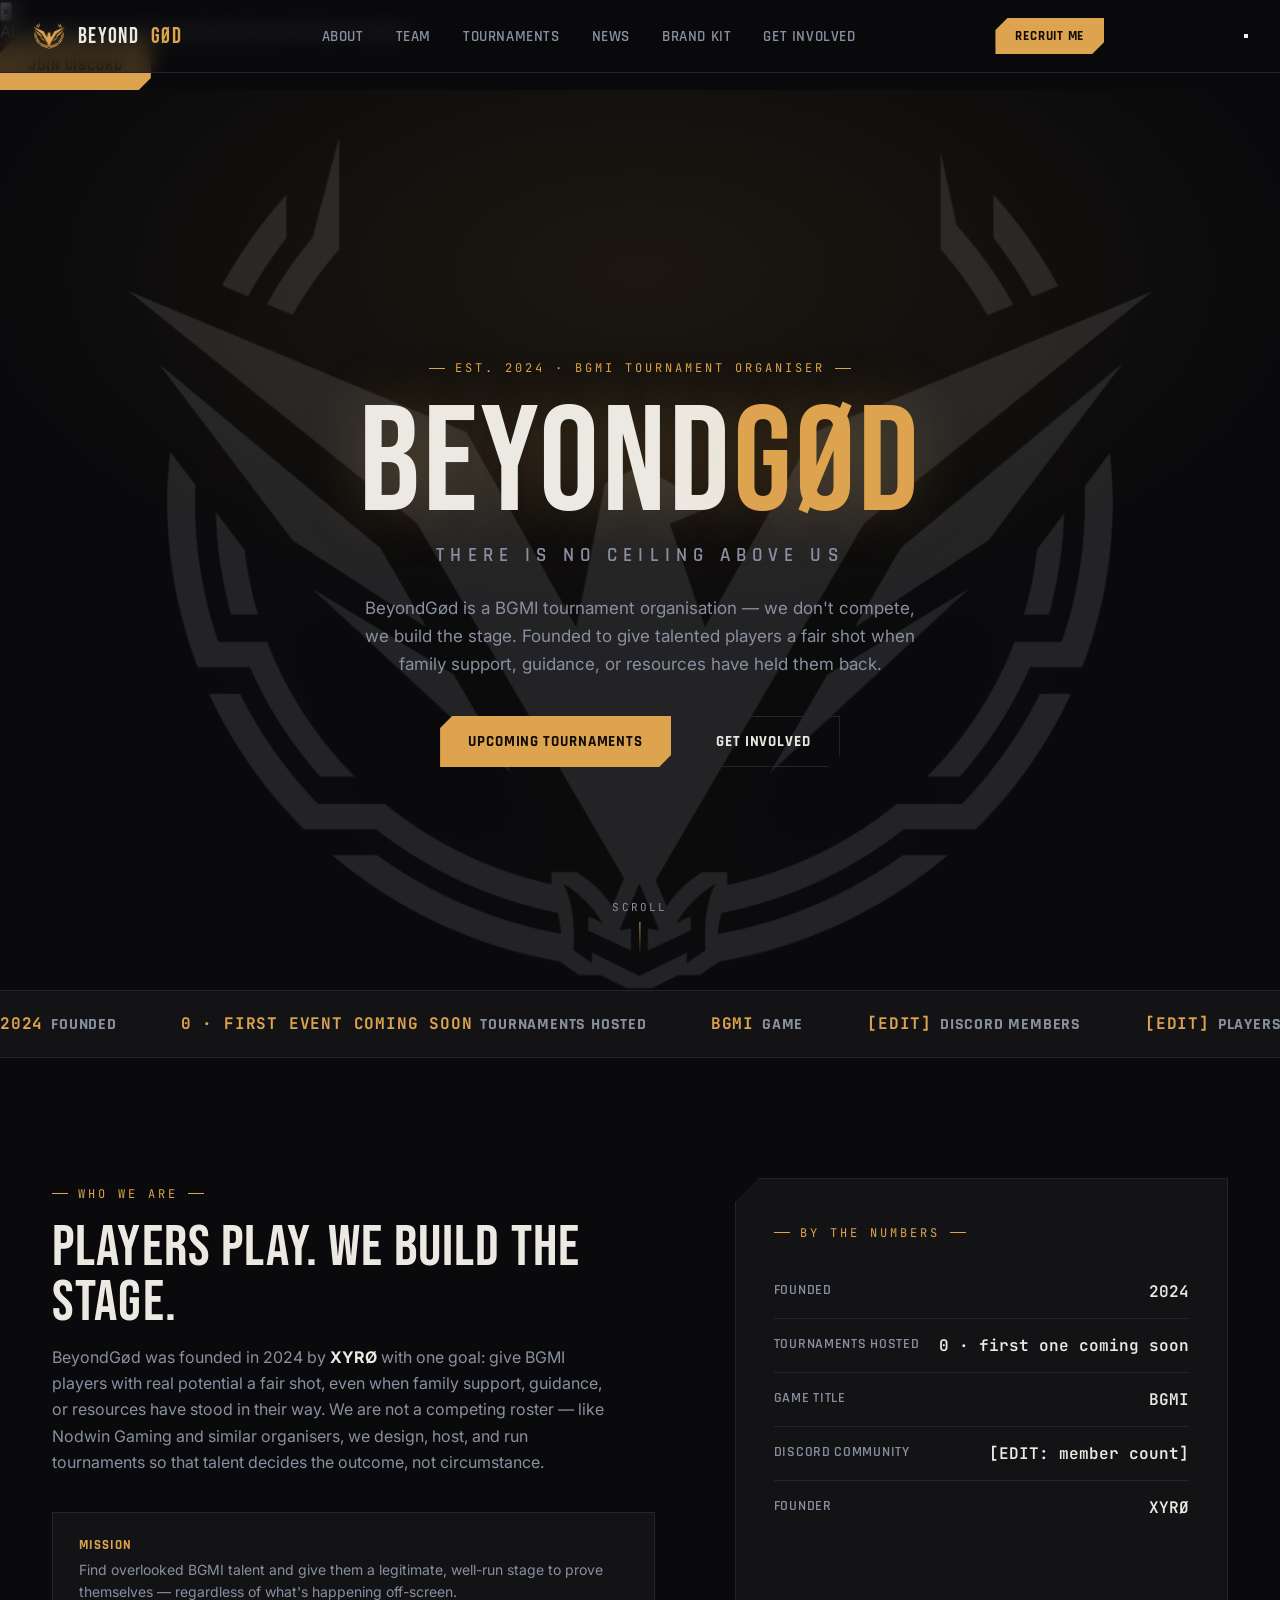
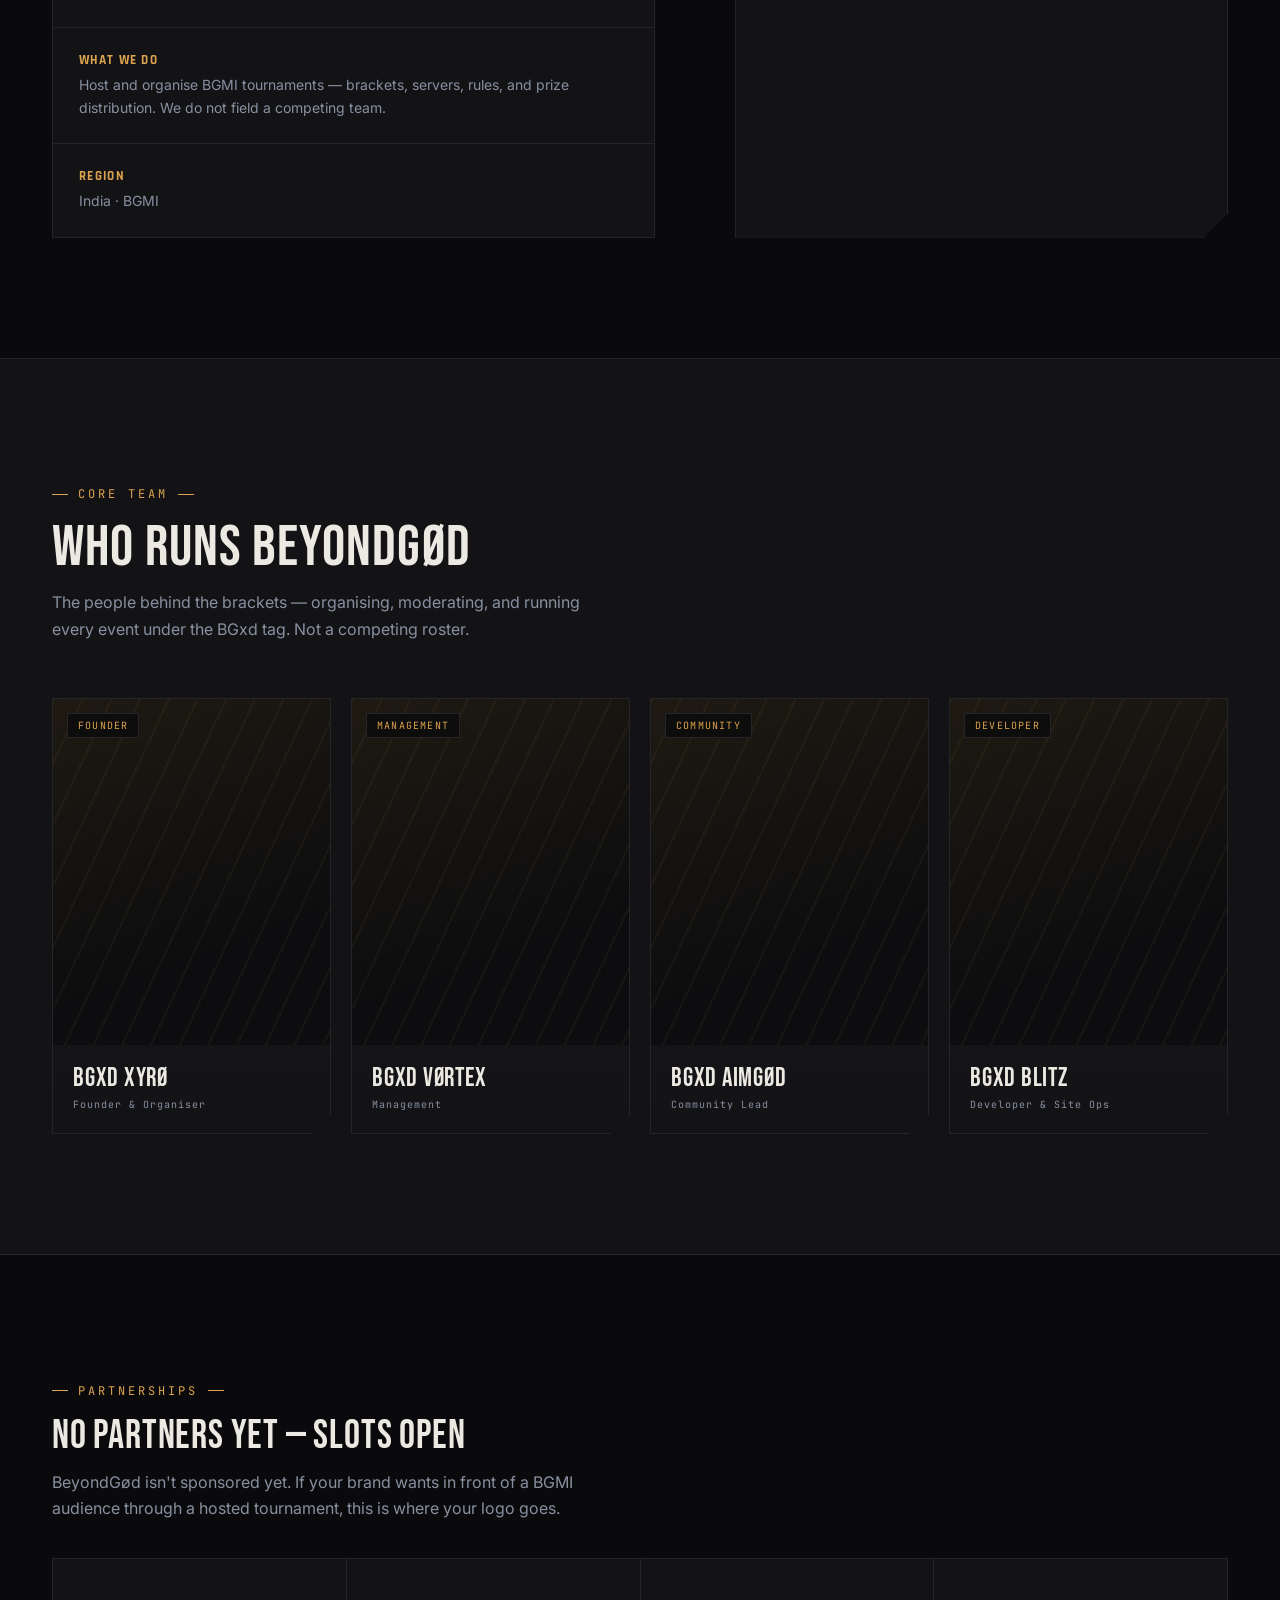
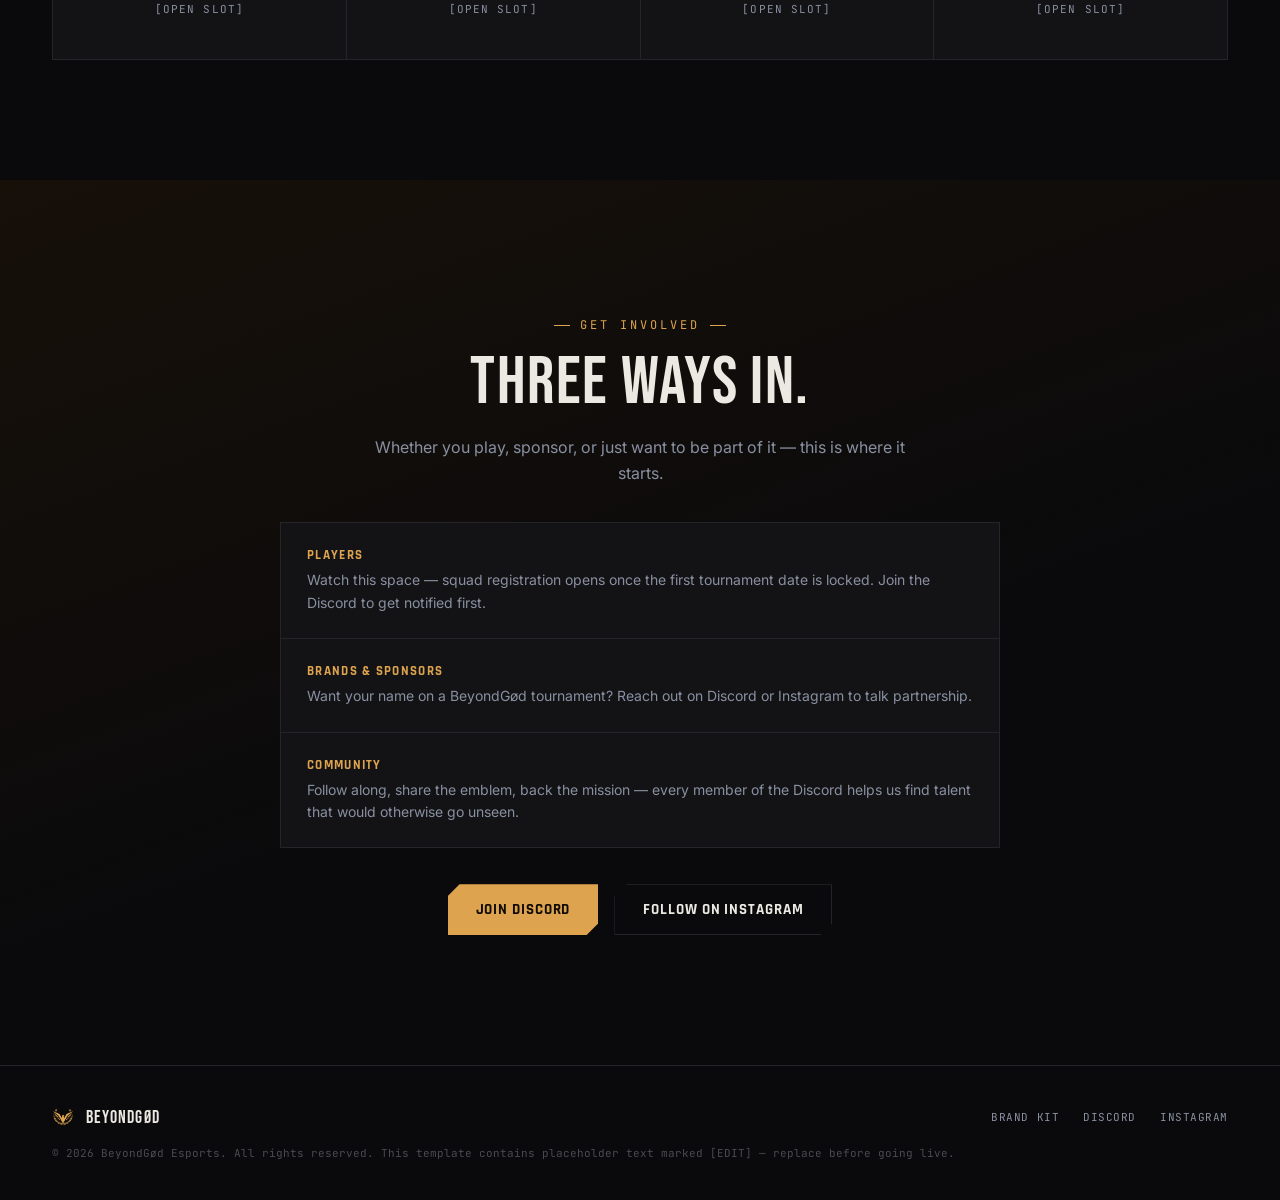
==== commit d1408158: "Add files via upload" ====
--- a/index.html
+++ b/index.html
@@ -38,7 +38,24 @@
     <a href="#join">Get Involved</a>
   </div>
   <div class="navcta"><a href="#join" class="btn btn-gold" style="padding:10px 20px;font-size:13px;">Recruit Me</a></div>
+  <button class="nav-toggle" id="navToggle" aria-label="Menu"><span></span><span></span><span></span></button>
 </nav>
+
+<div class="sidebar-overlay" id="sidebarOverlay"></div>
+<aside class="sidebar" id="sidebar">
+  <button class="sidebar-close" id="sidebarClose" aria-label="Close menu">&times;</button>
+  <div class="sidebar-links">
+    <a href="#about">About</a>
+    <a href="#team">Team</a>
+    <a href="tournaments.html">Tournaments</a>
+    <a href="news.html">News</a>
+    <a href="brandkit.html">Brand Kit</a>
+    <a href="#join">Get Involved</a>
+  </div>
+  <div class="sidebar-cta">
+    <a href="https://discord.gg/T3pD7KSBwG" target="_blank" rel="noopener" class="btn btn-gold">Join Discord</a>
+  </div>
+</aside>
 
 <section class="hero">
   <img src="assets/hero-watermark.png" class="hero-mark" alt="">
@@ -156,5 +173,7 @@
   track.innerHTML = build() + build();
 </script>
 
+<script src="assets/nav.js"></script>
+
 </body>
 </html>
--- a/assets/style.css
+++ b/assets/style.css
@@ -0,0 +1,237 @@
+:root{
+  --void:#0a0a0c;
+  --panel:#131316;
+  --panel-2:#1a1a1f;
+  --line:#242429;
+  --gold:#dda34e;
+  --gold-bright:#f2c46a;
+  --steel:#8890a0;
+  --bone:#ece9e2;
+  --blood:#c1382e;
+}
+*{margin:0;padding:0;box-sizing:border-box;}
+html{scroll-behavior:smooth;}
+body{
+  background:var(--void);
+  color:var(--bone);
+  font-family:'Inter',sans-serif;
+  overflow-x:hidden;
+}
+::selection{background:var(--gold);color:#0a0a0c;}
+a{color:inherit;text-decoration:none;}
+img{max-width:100%;display:block;}
+.wrap{max-width:1240px;margin:0 auto;padding:0 32px;}
+.eyebrow{
+  font-family:'JetBrains Mono',monospace;
+  font-size:12px;
+  letter-spacing:.25em;
+  text-transform:uppercase;
+  color:var(--gold);
+  display:inline-flex;
+  align-items:center;
+  gap:10px;
+  margin-bottom:18px;
+}
+.eyebrow::before,.eyebrow::after{content:'';width:16px;height:1px;background:var(--gold);}
+h1,h2,h3{font-family:'Bebas Neue',sans-serif;font-weight:400;letter-spacing:.02em;line-height:.95;}
+.h2{font-size:clamp(34px,5vw,58px);color:var(--bone);margin-bottom:14px;}
+.lede{font-size:16px;color:var(--steel);max-width:560px;line-height:1.65;}
+.btn{
+  display:inline-flex;align-items:center;gap:10px;
+  font-family:'Rajdhani',sans-serif;font-weight:700;font-size:15px;letter-spacing:.06em;text-transform:uppercase;
+  padding:15px 28px;
+  clip-path:polygon(12px 0,100% 0,100% calc(100% - 12px),calc(100% - 12px) 100%,0 100%,0 12px);
+  transition:transform .18s ease, background .18s ease;
+  cursor:pointer;border:none;
+}
+.btn:hover{transform:translateY(-2px);}
+.btn-gold{background:var(--gold);color:#100b03;}
+.btn-gold:hover{background:var(--gold-bright);}
+.btn-ghost{background:transparent;color:var(--bone);border:1px solid var(--line);}
+.btn-ghost:hover{border-color:var(--gold);color:var(--gold);}
+
+/* NAV */
+nav{
+  position:fixed;top:0;left:0;right:0;z-index:100;
+  display:flex;align-items:center;justify-content:space-between;
+  padding:18px 32px;
+  background:rgba(10,10,12,.75);backdrop-filter:blur(10px);
+  border-bottom:1px solid var(--line);
+}
+.brand{display:flex;align-items:center;gap:12px;font-family:'Bebas Neue';font-size:22px;letter-spacing:.06em;}
+.brand img{width:34px;height:34px;}
+.navlinks{display:none;gap:32px;font-family:'Rajdhani';font-weight:600;font-size:15px;letter-spacing:.04em;text-transform:uppercase;}
+.navlinks a{color:var(--steel);transition:color .15s;}
+.navlinks a:hover,.navlinks a.active{color:var(--gold);}
+.navcta{display:none;}
+@media(min-width:840px){.navcta{display:block;} .navlinks{display:flex;}}
+
+/* PAGE HEADER (sub-pages) */
+.page-header{
+  padding:160px 24px 70px;text-align:center;
+  background:radial-gradient(ellipse 80% 60% at 50% 0%, #1c1710 0%, var(--void) 65%);
+  border-bottom:1px solid var(--line);
+}
+.page-header .eyebrow{justify-content:center;}
+.page-header .lede{margin:0 auto;text-align:center;}
+
+/* HERO (home only) */
+.hero{
+  position:relative;min-height:100svh;display:flex;align-items:center;justify-content:center;text-align:center;
+  padding:140px 24px 100px;overflow:hidden;
+  background:radial-gradient(ellipse 80% 60% at 50% 20%, #1c1710 0%, var(--void) 65%);
+}
+.hero-mark{
+  position:absolute;top:50%;left:50%;transform:translate(-50%,-46%);
+  width:min(1100px,140vw);opacity:.10;filter:drop-shadow(0 0 60px rgba(221,163,78,.15));
+  pointer-events:none;
+}
+.hero-content{position:relative;z-index:2;}
+.hero h1{
+  font-size:clamp(64px,13vw,150px);
+  color:var(--bone);
+  text-shadow:0 0 60px rgba(221,163,78,.25);
+}
+.hero h1 span{color:var(--gold);}
+.hero .sub{
+  font-family:'Rajdhani';font-weight:600;font-size:clamp(14px,2vw,19px);letter-spacing:.32em;text-transform:uppercase;
+  color:var(--steel);margin-top:6px;
+}
+.hero p.lede{margin:26px auto 38px;text-align:center;font-size:17px;}
+.hero-ctas{display:flex;gap:16px;justify-content:center;flex-wrap:wrap;}
+.scroll-cue{
+  position:absolute;bottom:34px;left:50%;transform:translateX(-50%);
+  font-family:'JetBrains Mono';font-size:11px;letter-spacing:.2em;color:var(--steel);
+  display:flex;flex-direction:column;align-items:center;gap:8px;
+}
+.scroll-cue::after{content:'';width:1px;height:34px;background:linear-gradient(var(--gold),transparent);animation:scrolldrop 1.8s ease-in-out infinite;}
+@keyframes scrolldrop{0%{opacity:0;transform:scaleY(0);transform-origin:top;}50%{opacity:1;transform:scaleY(1);}100%{opacity:0;transform:scaleY(1);}}
+
+/* TICKER */
+.ticker-bar{
+  border-top:1px solid var(--line);border-bottom:1px solid var(--line);
+  background:var(--panel);padding:22px 0;overflow:hidden;position:relative;
+}
+.ticker-track{display:flex;gap:64px;white-space:nowrap;animation:tickerscroll 26s linear infinite;width:max-content;}
+.ticker-track span{font-family:'Rajdhani';font-weight:700;font-size:16px;letter-spacing:.05em;color:var(--steel);text-transform:uppercase;}
+.ticker-track span b{color:var(--gold);font-family:'JetBrains Mono';margin-right:8px;}
+@keyframes tickerscroll{from{transform:translateX(0);}to{transform:translateX(-50%);}}
+
+section{padding:120px 0;}
+.section-head{display:flex;justify-content:space-between;align-items:flex-end;flex-wrap:wrap;gap:24px;margin-bottom:56px;}
+
+/* ABOUT */
+.about-grid{display:grid;grid-template-columns:1fr;gap:48px;}
+@media(min-width:900px){.about-grid{grid-template-columns:1.1fr .9fr;gap:80px;}}
+.pillars{display:grid;gap:1px;background:var(--line);border:1px solid var(--line);margin-top:36px;}
+.pillar{background:var(--panel);padding:24px 26px;}
+.pillar b{font-family:'Rajdhani';font-weight:700;color:var(--gold);font-size:13px;letter-spacing:.1em;text-transform:uppercase;display:block;margin-bottom:6px;}
+.pillar p{color:var(--steel);font-size:14px;line-height:1.6;}
+.about-card{
+  background:var(--panel);border:1px solid var(--line);padding:38px;
+  clip-path:polygon(24px 0,100% 0,100% calc(100% - 24px),calc(100% - 24px) 100%,0 100%,0 24px);
+}
+.about-card .stat-row{display:flex;justify-content:space-between;padding:16px 0;border-bottom:1px solid var(--line);}
+.about-card .stat-row:last-child{border-bottom:none;}
+.about-card .stat-row span:first-child{color:var(--steel);font-family:'Rajdhani';font-weight:600;font-size:14px;letter-spacing:.05em;text-transform:uppercase;}
+.about-card .stat-row span:last-child{font-family:'JetBrains Mono';font-weight:600;color:var(--bone);}
+
+/* TEAM */
+.roster-grid{display:grid;grid-template-columns:repeat(auto-fit,minmax(220px,1fr));gap:20px;}
+.player-card{
+  background:linear-gradient(180deg,var(--panel-2),var(--panel));
+  border:1px solid var(--line);position:relative;overflow:hidden;
+  clip-path:polygon(0 0,100% 0,100% calc(100% - 20px),calc(100% - 20px) 100%,0 100%);
+  transition:border-color .2s ease, transform .2s ease;
+}
+.player-card:hover{border-color:var(--gold);transform:translateY(-4px);}
+.player-photo{
+  aspect-ratio:4/5;background:linear-gradient(160deg,#1e1a12,#0d0d0f 70%);
+  display:flex;align-items:center;justify-content:center;position:relative;
+}
+.player-photo::before{
+  content:'';position:absolute;inset:0;
+  background:repeating-linear-gradient(115deg,rgba(221,163,78,.05) 0 2px,transparent 2px 26px);
+}
+.role-tag{
+  position:absolute;top:14px;left:14px;
+  font-family:'JetBrains Mono';font-size:10px;letter-spacing:.12em;text-transform:uppercase;
+  background:rgba(10,10,12,.8);color:var(--gold);padding:5px 10px;border:1px solid var(--line);
+}
+.player-info{padding:18px 20px 22px;}
+.player-info .ign{font-family:'Bebas Neue';font-size:26px;letter-spacing:.03em;color:var(--bone);}
+.player-info .ign small{display:block;font-family:'JetBrains Mono';font-size:10px;letter-spacing:.1em;color:var(--steel);text-transform:none;margin-top:4px;}
+.placeholder-note{font-family:'JetBrains Mono';font-size:10px;color:var(--blood);letter-spacing:.06em;text-transform:uppercase;margin-top:8px;opacity:.85;}
+
+/* TIMELINE */
+.timeline{position:relative;margin-top:20px;padding-left:32px;border-left:1px solid var(--line);}
+.tl-item{position:relative;padding:0 0 46px 30px;}
+.tl-item:last-child{padding-bottom:0;}
+.tl-item::before{content:'';position:absolute;left:-37px;top:2px;width:11px;height:11px;background:var(--void);border:2px solid var(--gold);border-radius:1px;transform:rotate(45deg);}
+.tl-item .date{font-family:'JetBrains Mono';font-size:12px;color:var(--gold);letter-spacing:.1em;text-transform:uppercase;}
+.tl-item h3{font-family:'Bebas Neue';font-size:21px;color:var(--bone);letter-spacing:.02em;margin:8px 0 6px;}
+.tl-item p{color:var(--steel);font-size:14px;max-width:560px;line-height:1.6;}
+
+/* NEWS */
+.news-grid{display:grid;grid-template-columns:repeat(auto-fit,minmax(280px,1fr));gap:24px;}
+.news-card{background:var(--panel);border:1px solid var(--line);}
+.news-thumb{aspect-ratio:16/9;background:linear-gradient(135deg,#1a150c,#0c0c0e);display:flex;align-items:center;justify-content:center;border-bottom:1px solid var(--line);}
+.news-thumb span{font-family:'JetBrains Mono';font-size:11px;color:var(--steel);letter-spacing:.1em;}
+.news-body{padding:22px;}
+.news-tag{font-family:'JetBrains Mono';font-size:10px;color:var(--gold);letter-spacing:.1em;text-transform:uppercase;}
+.news-body h3{font-family:'Bebas Neue';font-size:24px;color:var(--bone);margin:10px 0 8px;}
+.news-body p{color:var(--steel);font-size:14px;line-height:1.6;}
+
+/* SPONSORS */
+.sponsor-strip{display:flex;flex-wrap:wrap;gap:1px;background:var(--line);border:1px solid var(--line);}
+.sponsor-slot{flex:1 1 180px;background:var(--panel);min-height:100px;display:flex;align-items:center;justify-content:center;font-family:'JetBrains Mono';font-size:11px;color:var(--steel);letter-spacing:.1em;text-transform:uppercase;text-align:center;padding:16px;}
+
+/* BRAND KIT */
+.brandkit-page{background:var(--panel);}
+.kit-grid{display:grid;grid-template-columns:repeat(auto-fit,minmax(260px,1fr));gap:1px;background:var(--line);border:1px solid var(--line);margin-top:48px;}
+.kit-card{background:var(--void);padding:0;}
+.kit-preview{aspect-ratio:1/1;display:flex;align-items:center;justify-content:center;padding:40px;}
+.kit-preview img{width:70%;}
+.kit-preview.bg-dark{background:#0a0a0c;}
+.kit-preview.bg-light{background:#f2f0ea;}
+.kit-preview.bg-gold{background:#151109;}
+.kit-meta{padding:20px 24px 26px;border-top:1px solid var(--line);}
+.kit-meta .name{font-family:'Rajdhani';font-weight:700;font-size:15px;letter-spacing:.05em;text-transform:uppercase;color:var(--bone);}
+.kit-meta .fmt{font-family:'JetBrains Mono';font-size:11px;color:var(--steel);margin:6px 0 16px;}
+.kit-dl{
+  display:flex;align-items:center;justify-content:center;gap:8px;width:100%;
+  font-family:'Rajdhani';font-weight:700;font-size:13px;letter-spacing:.08em;text-transform:uppercase;
+  background:transparent;border:1px solid var(--line);color:var(--bone);padding:11px;cursor:pointer;transition:.15s;
+}
+.kit-dl:hover{border-color:var(--gold);color:var(--gold);}
+.kit-guidelines{margin-top:40px;display:grid;grid-template-columns:repeat(auto-fit,minmax(220px,1fr));gap:24px;}
+.kit-guidelines .g-item{border-left:2px solid var(--gold);padding-left:16px;}
+.kit-guidelines .g-item b{font-family:'Rajdhani';font-size:13px;letter-spacing:.08em;text-transform:uppercase;color:var(--bone);display:block;margin-bottom:4px;}
+.kit-guidelines .g-item p{color:var(--steel);font-size:13px;line-height:1.55;}
+.dl-all{margin-top:32px;}
+
+/* JOIN */
+.join{
+  background:linear-gradient(160deg,#171009,var(--void) 60%);
+  text-align:center;padding:130px 24px;
+}
+.join h2{font-size:clamp(36px,6vw,68px);}
+.join .lede{margin:18px auto 34px;text-align:center;}
+.social-row{display:flex;gap:16px;justify-content:center;flex-wrap:wrap;margin-top:36px;}
+.social-chip{
+  font-family:'JetBrains Mono';font-size:12px;letter-spacing:.08em;text-transform:uppercase;
+  border:1px solid var(--line);padding:12px 22px;color:var(--steel);transition:.15s;
+}
+.social-chip:hover{border-color:var(--gold);color:var(--gold);}
+
+footer{border-top:1px solid var(--line);padding:40px 0;}
+.foot-row{display:flex;justify-content:space-between;align-items:center;flex-wrap:wrap;gap:16px;}
+.foot-row .brand{font-size:18px;}
+.foot-links{display:flex;gap:24px;font-family:'JetBrains Mono';font-size:11px;color:var(--steel);letter-spacing:.05em;text-transform:uppercase;}
+.foot-links a:hover{color:var(--gold);}
+.foot-note{font-family:'JetBrains Mono';font-size:11px;color:#4a4a52;margin-top:18px;}
+
+@media(max-width:600px){
+  section{padding:80px 0;}
+  .wrap{padding:0 20px;}
+}
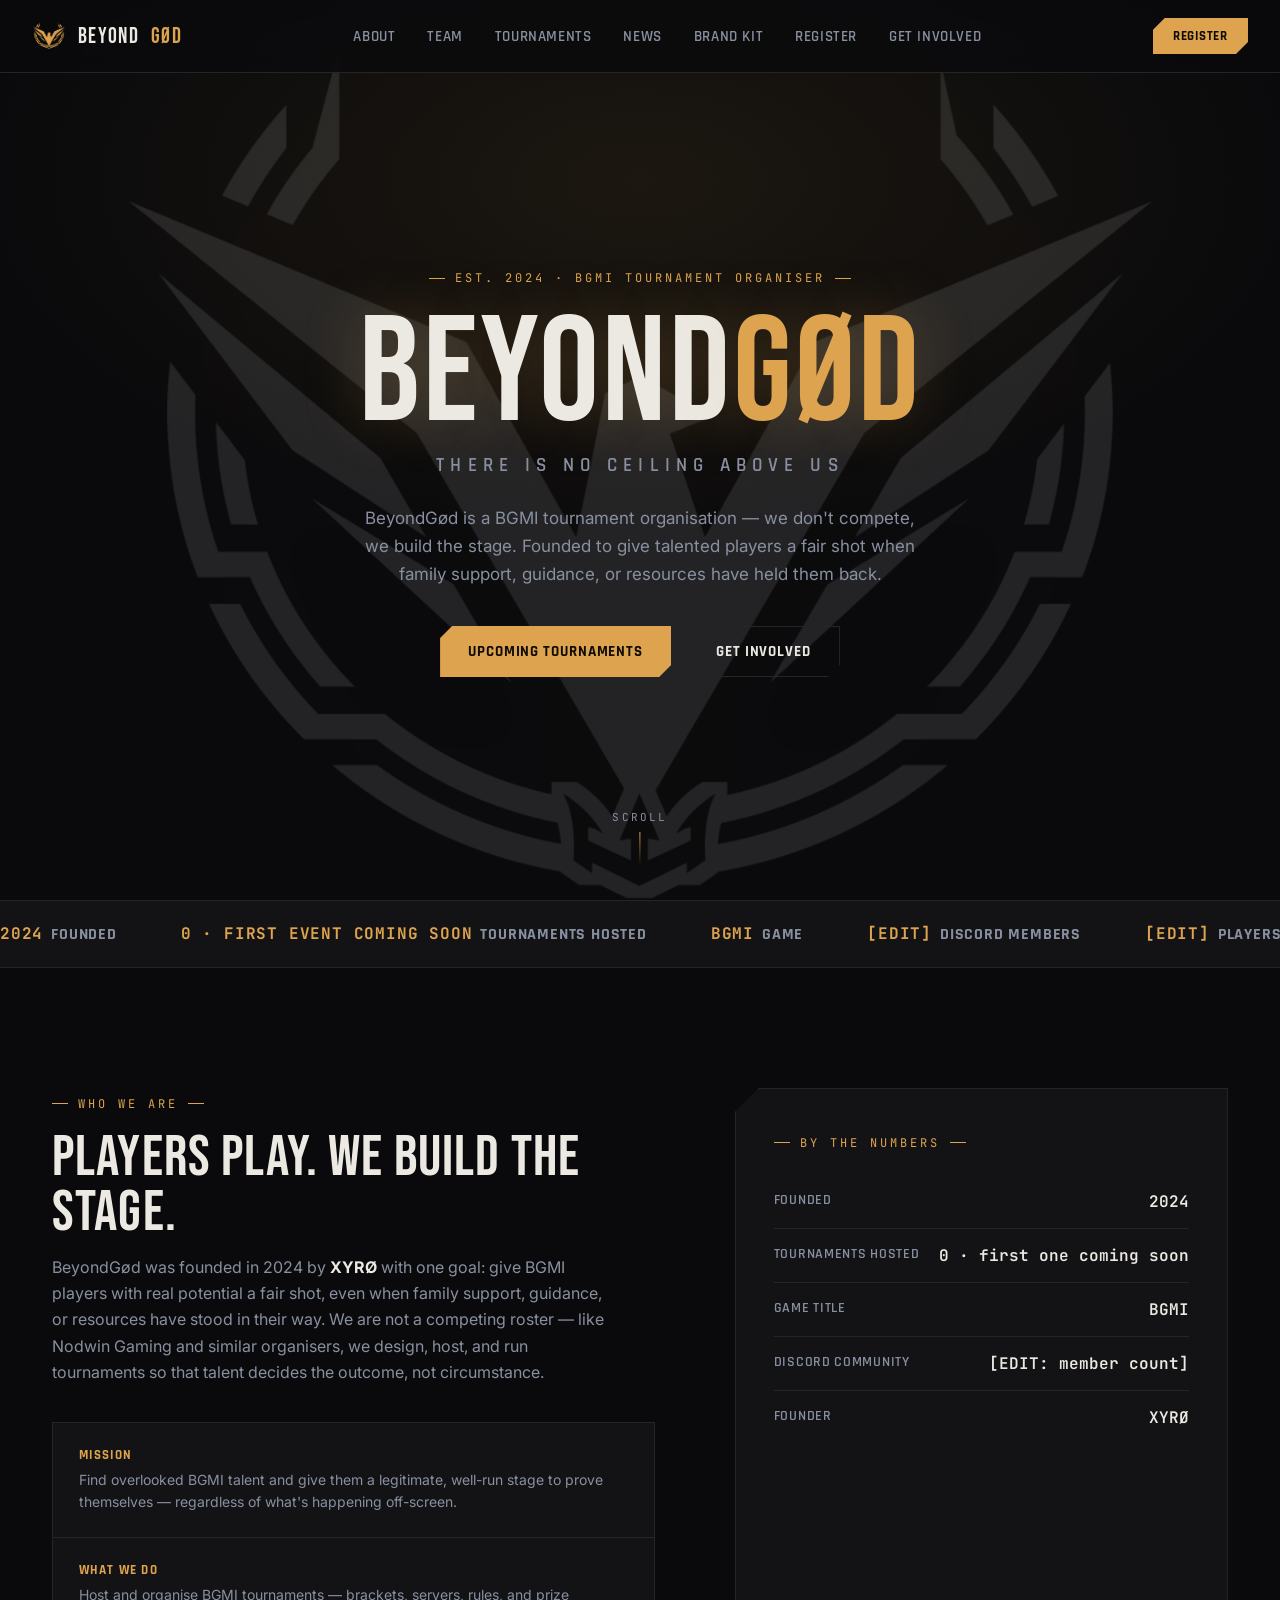
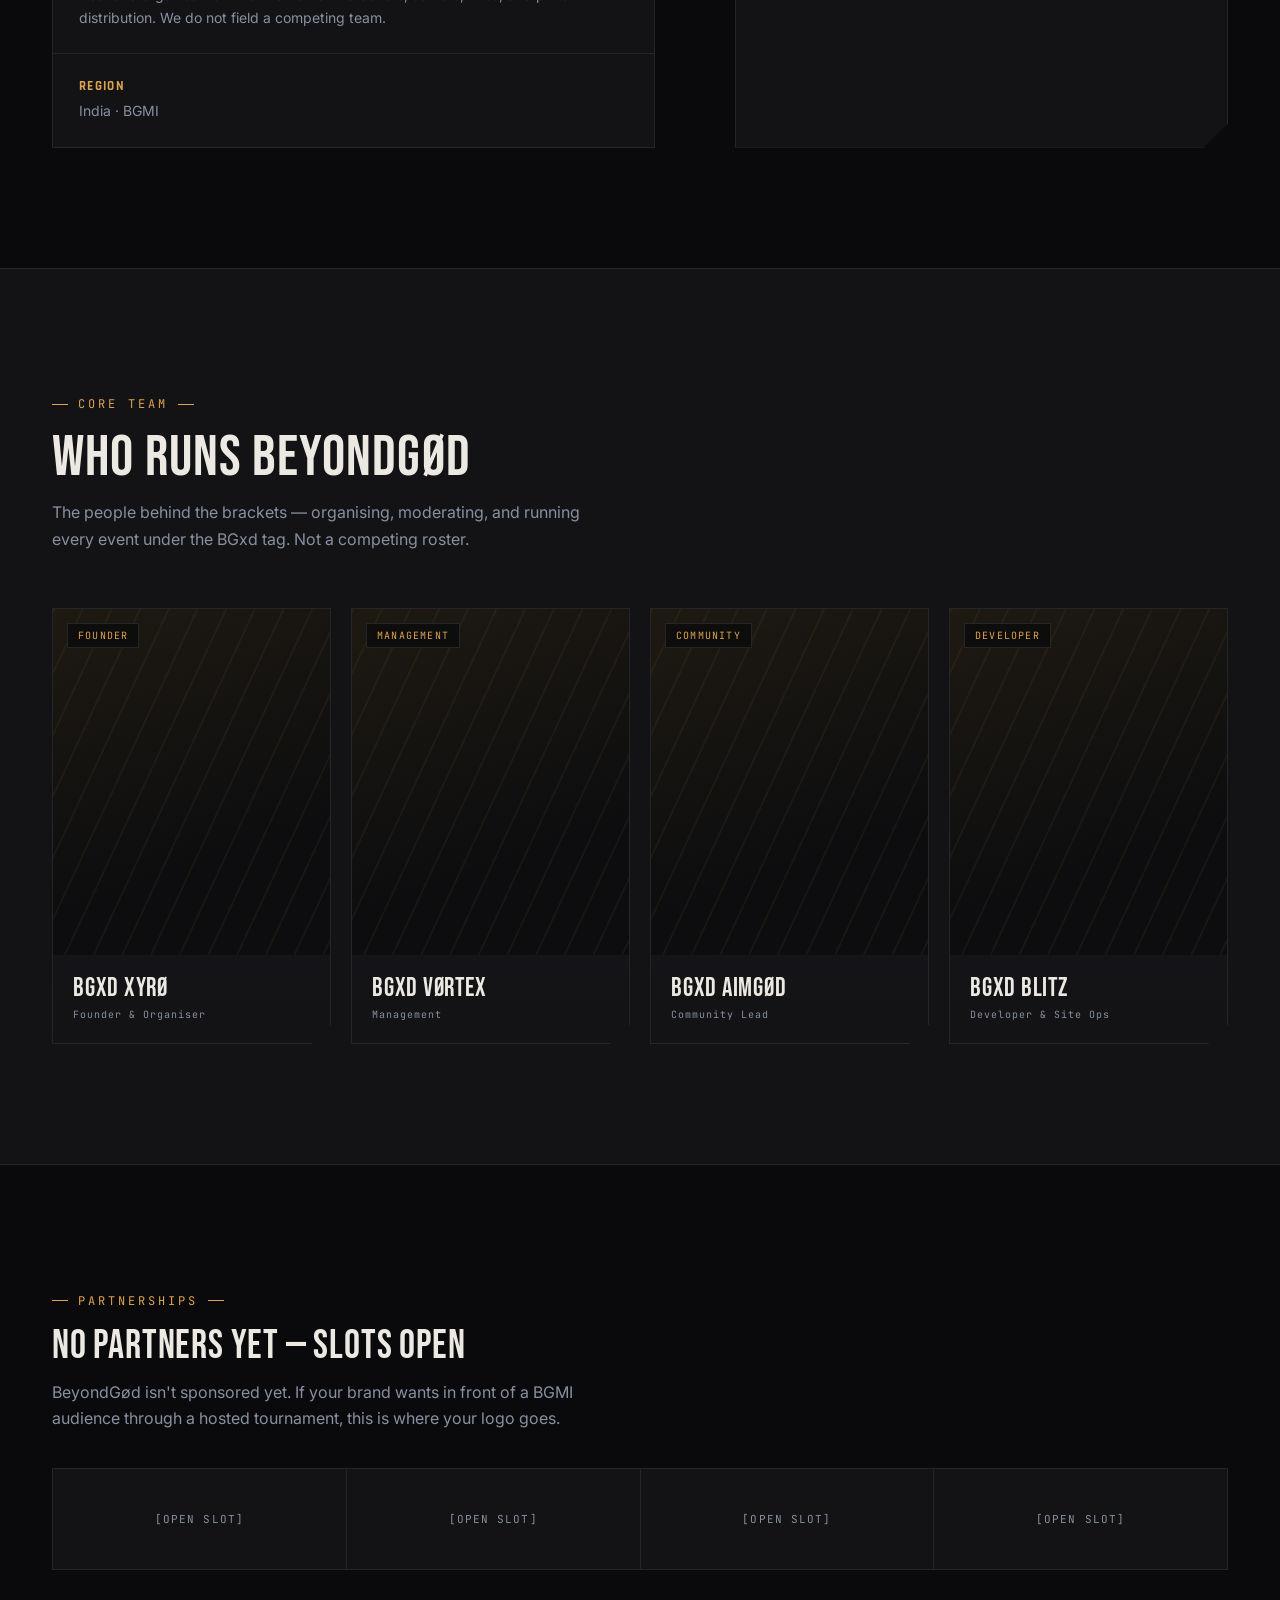
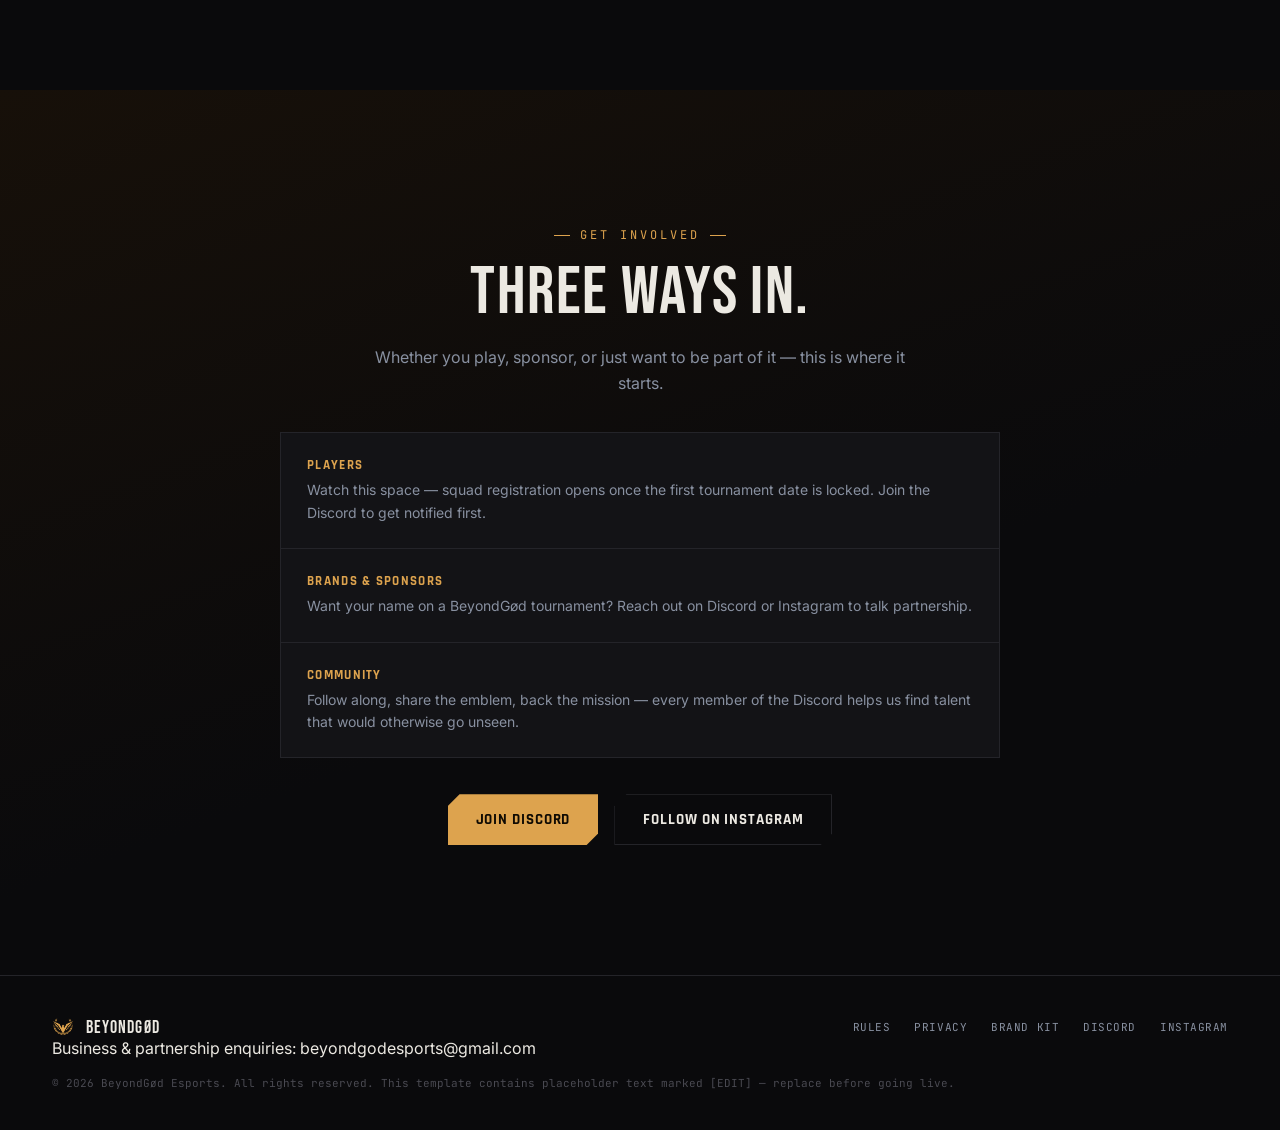
==== commit fb0ba86f: "Add files via upload" ====
--- a/index.html
+++ b/index.html
@@ -35,9 +35,10 @@
     <a href="tournaments.html">Tournaments</a>
     <a href="news.html">News</a>
     <a href="brandkit.html">Brand Kit</a>
+    <a href="register.html">Register</a>
     <a href="#join">Get Involved</a>
   </div>
-  <div class="navcta"><a href="#join" class="btn btn-gold" style="padding:10px 20px;font-size:13px;">Recruit Me</a></div>
+  <div class="navcta"><a href="register.html" class="btn btn-gold" style="padding:10px 20px;font-size:13px;">Register</a></div>
   <button class="nav-toggle" id="navToggle" aria-label="Menu"><span></span><span></span><span></span></button>
 </nav>
 
@@ -50,6 +51,7 @@
     <a href="tournaments.html">Tournaments</a>
     <a href="news.html">News</a>
     <a href="brandkit.html">Brand Kit</a>
+    <a href="register.html">Register</a>
     <a href="#join">Get Involved</a>
   </div>
   <div class="sidebar-cta">
@@ -152,11 +154,14 @@
   <div class="wrap foot-row">
     <div class="brand"><img src="assets/logo-icon.png" style="width:22px;height:22px;" alt=""> BEYONDGØD</div>
     <div class="foot-links">
+      <a href="rules.html">Rules</a>
+      <a href="privacy.html">Privacy</a>
       <a href="brandkit.html">Brand Kit</a>
       <a href="https://discord.gg/T3pD7KSBwG" target="_blank" rel="noopener">Discord</a>
       <a href="https://www.instagram.com/beyondgod.in/" target="_blank" rel="noopener">Instagram</a>
     </div>
   </div>
+  <div class="wrap"><div class="foot-contact">Business & partnership enquiries: <a href="mailto:beyondgodesports@gmail.com">beyondgodesports@gmail.com</a></div></div>
   <div class="wrap"><div class="foot-note">© 2026 BeyondGød Esports. All rights reserved. This template contains placeholder text marked [EDIT] — replace before going live.</div></div>
 </footer>
 
--- a/assets/style.css
+++ b/assets/style.css
@@ -65,6 +65,41 @@
 .navlinks a:hover,.navlinks a.active{color:var(--gold);}
 .navcta{display:none;}
 @media(min-width:840px){.navcta{display:block;} .navlinks{display:flex;}}
+
+/* MOBILE SIDEBAR */
+.nav-toggle{
+  display:flex;flex-direction:column;justify-content:center;align-items:center;gap:5px;
+  width:40px;height:40px;background:transparent;border:1px solid var(--line);cursor:pointer;padding:0;
+}
+.nav-toggle span{display:block;width:18px;height:2px;background:var(--bone);transition:.2s ease;}
+.nav-toggle.open span:nth-child(1){transform:translateY(7px) rotate(45deg);}
+.nav-toggle.open span:nth-child(2){opacity:0;}
+.nav-toggle.open span:nth-child(3){transform:translateY(-7px) rotate(-45deg);}
+@media(min-width:840px){.nav-toggle{display:none;}}
+
+.sidebar-overlay{
+  position:fixed;inset:0;background:rgba(0,0,0,.65);z-index:150;
+  opacity:0;pointer-events:none;transition:opacity .25s ease;
+}
+.sidebar-overlay.open{opacity:1;pointer-events:auto;}
+
+.sidebar{
+  position:fixed;top:0;right:0;bottom:0;width:min(300px,78vw);
+  background:var(--panel-2);border-left:1px solid var(--line);
+  z-index:200;transform:translateX(100%);transition:transform .3s ease;
+  display:flex;flex-direction:column;padding:20px 26px 26px;
+}
+.sidebar.open{transform:translateX(0);}
+.sidebar-close{align-self:flex-end;background:transparent;border:none;color:var(--steel);font-size:30px;cursor:pointer;line-height:1;padding:4px 8px;}
+.sidebar-links{display:flex;flex-direction:column;margin-top:12px;}
+.sidebar-links a{
+  font-family:'Rajdhani';font-weight:700;font-size:21px;letter-spacing:.03em;text-transform:uppercase;
+  color:var(--bone);padding:17px 2px;border-bottom:1px solid var(--line);
+}
+.sidebar-links a:hover,.sidebar-links a.active{color:var(--gold);}
+.sidebar-cta{margin-top:auto;display:flex;flex-direction:column;gap:12px;padding-top:24px;}
+.sidebar-cta .btn{justify-content:center;}
+@media(min-width:840px){.nav-toggle,.sidebar,.sidebar-overlay{display:none;}}
 
 /* PAGE HEADER (sub-pages) */
 .page-header{
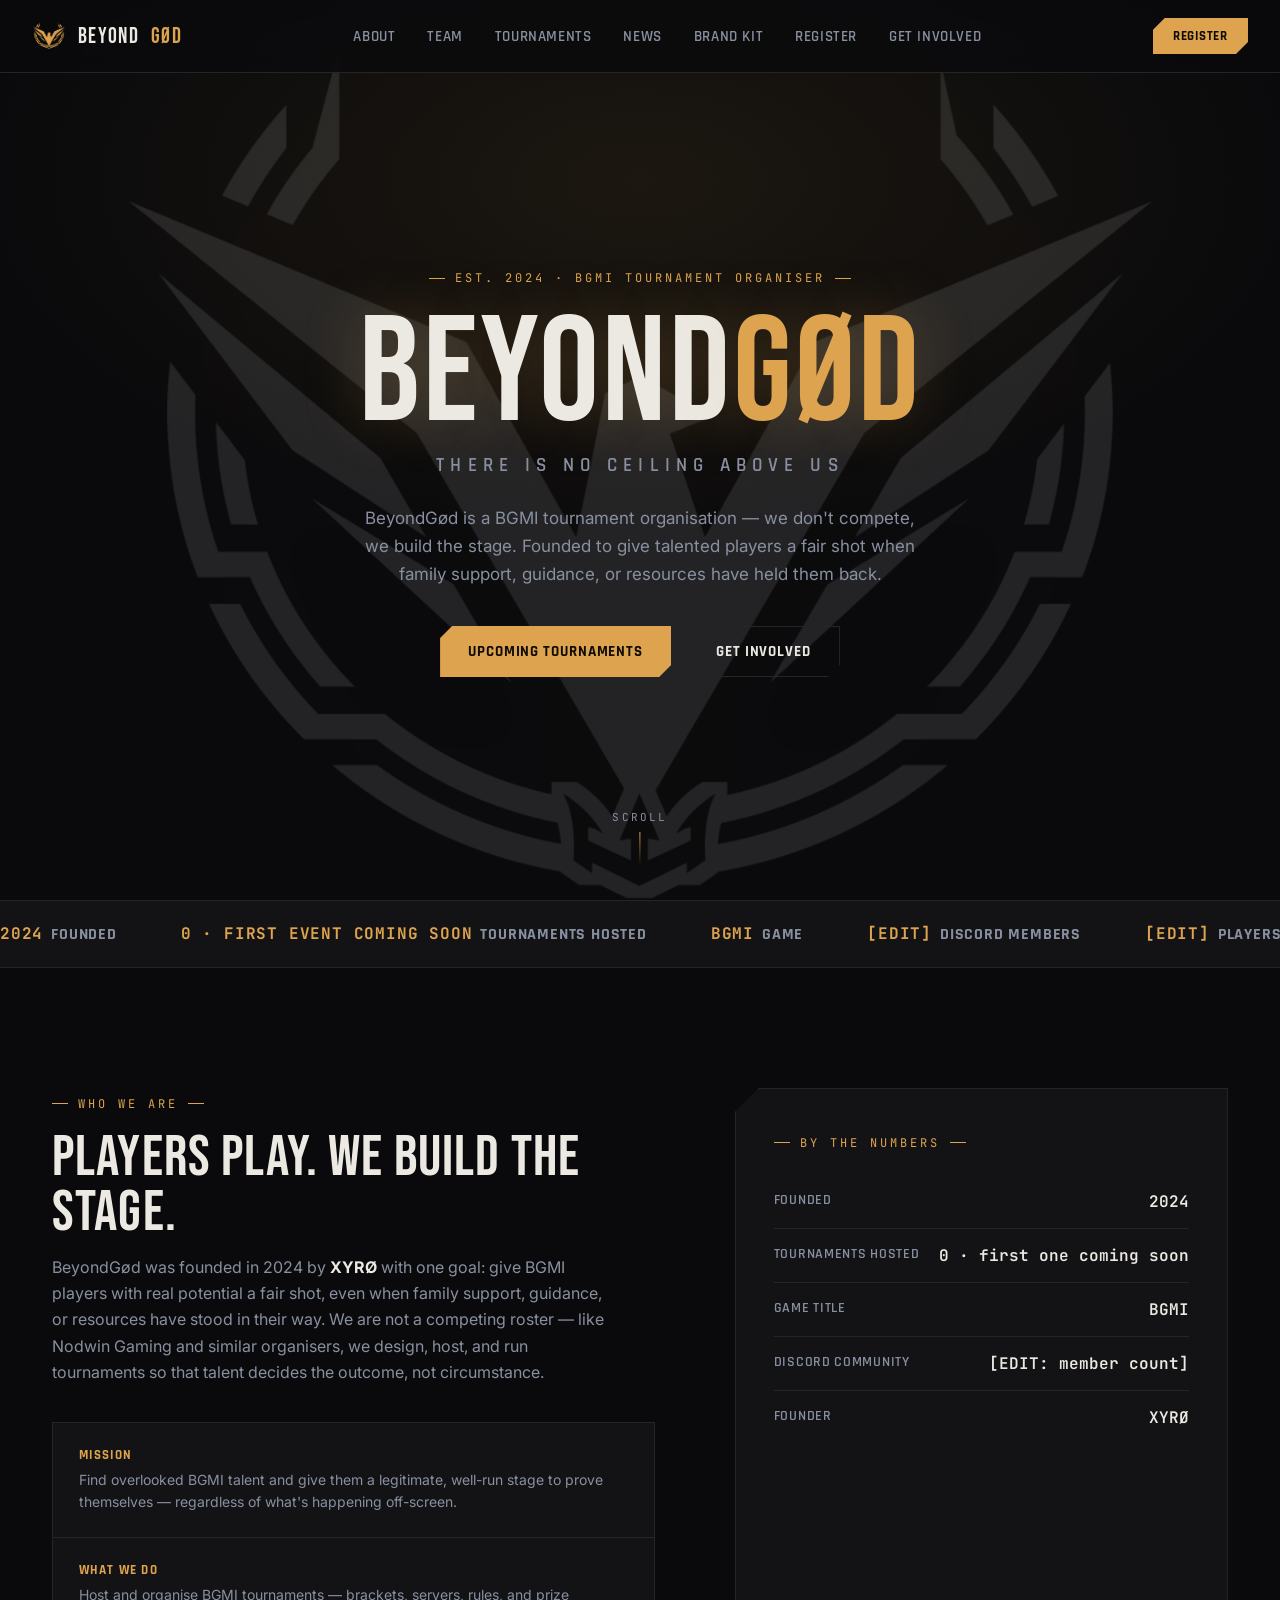
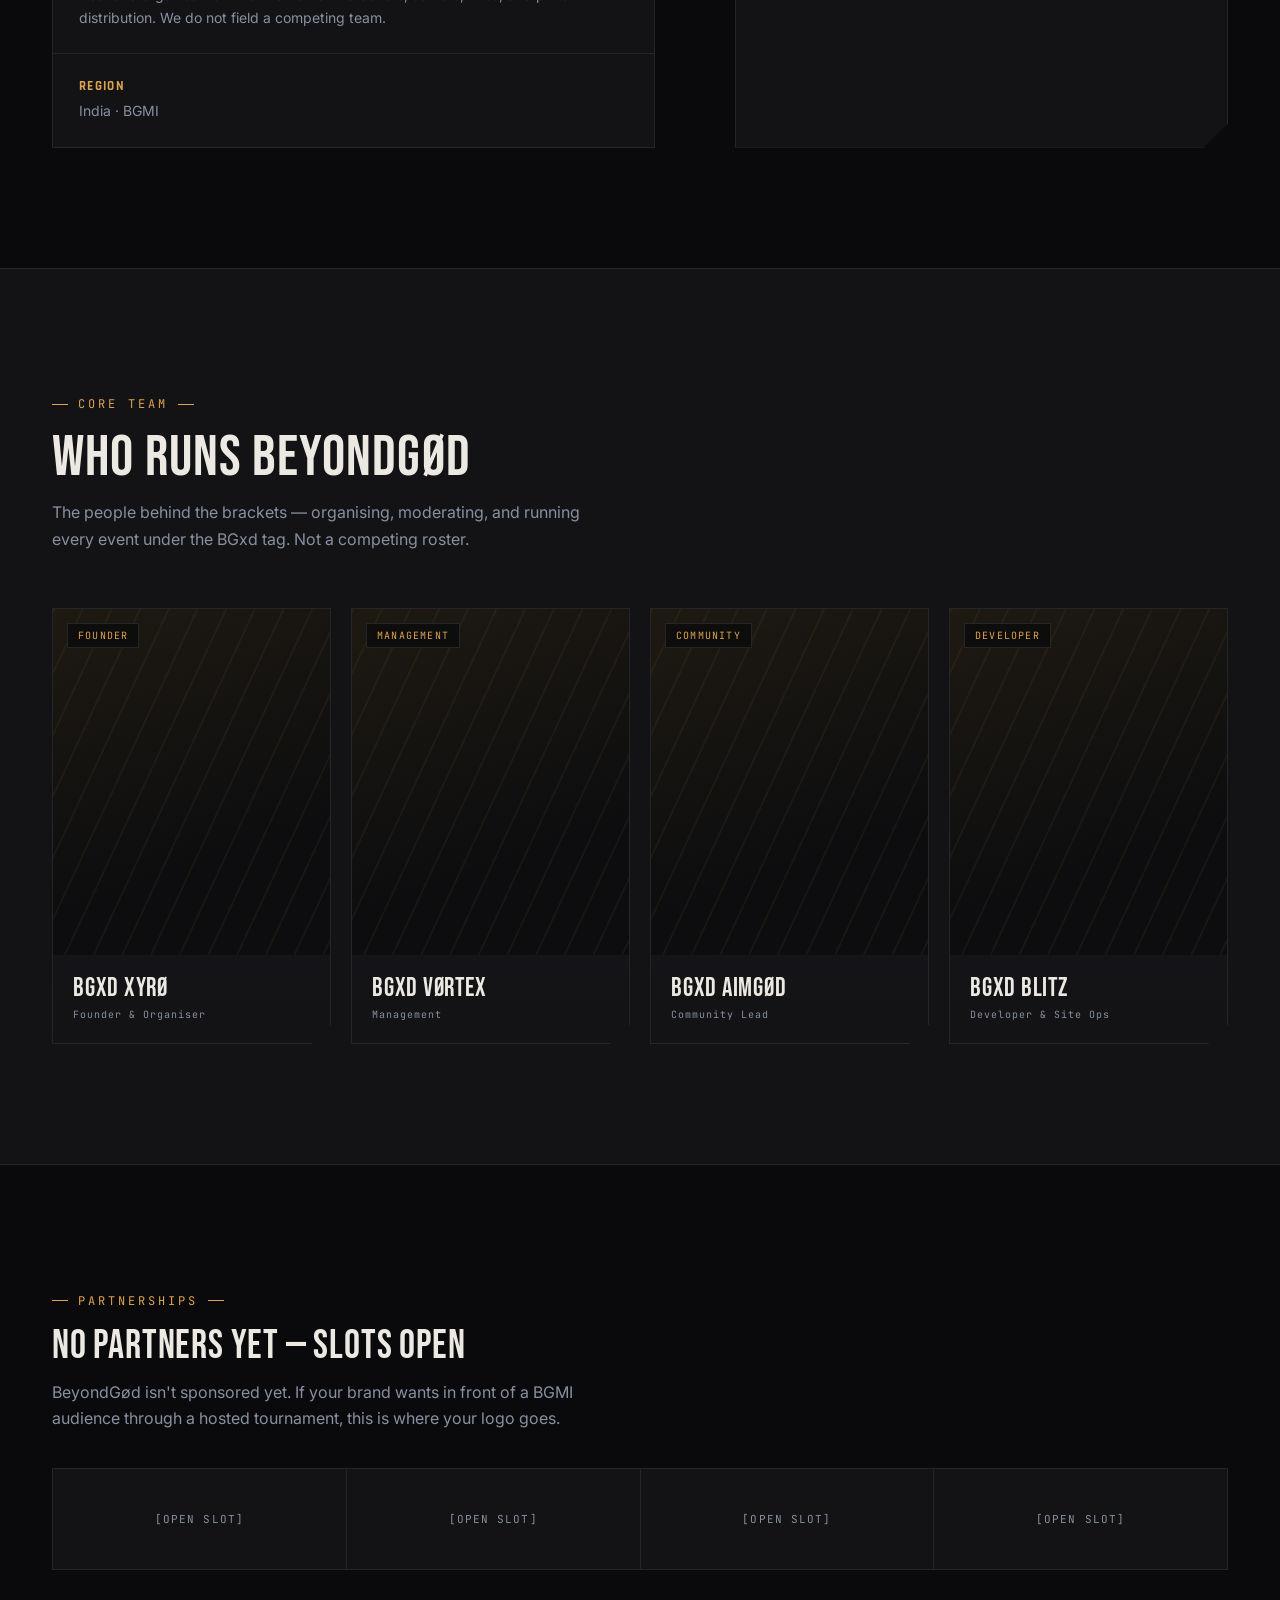
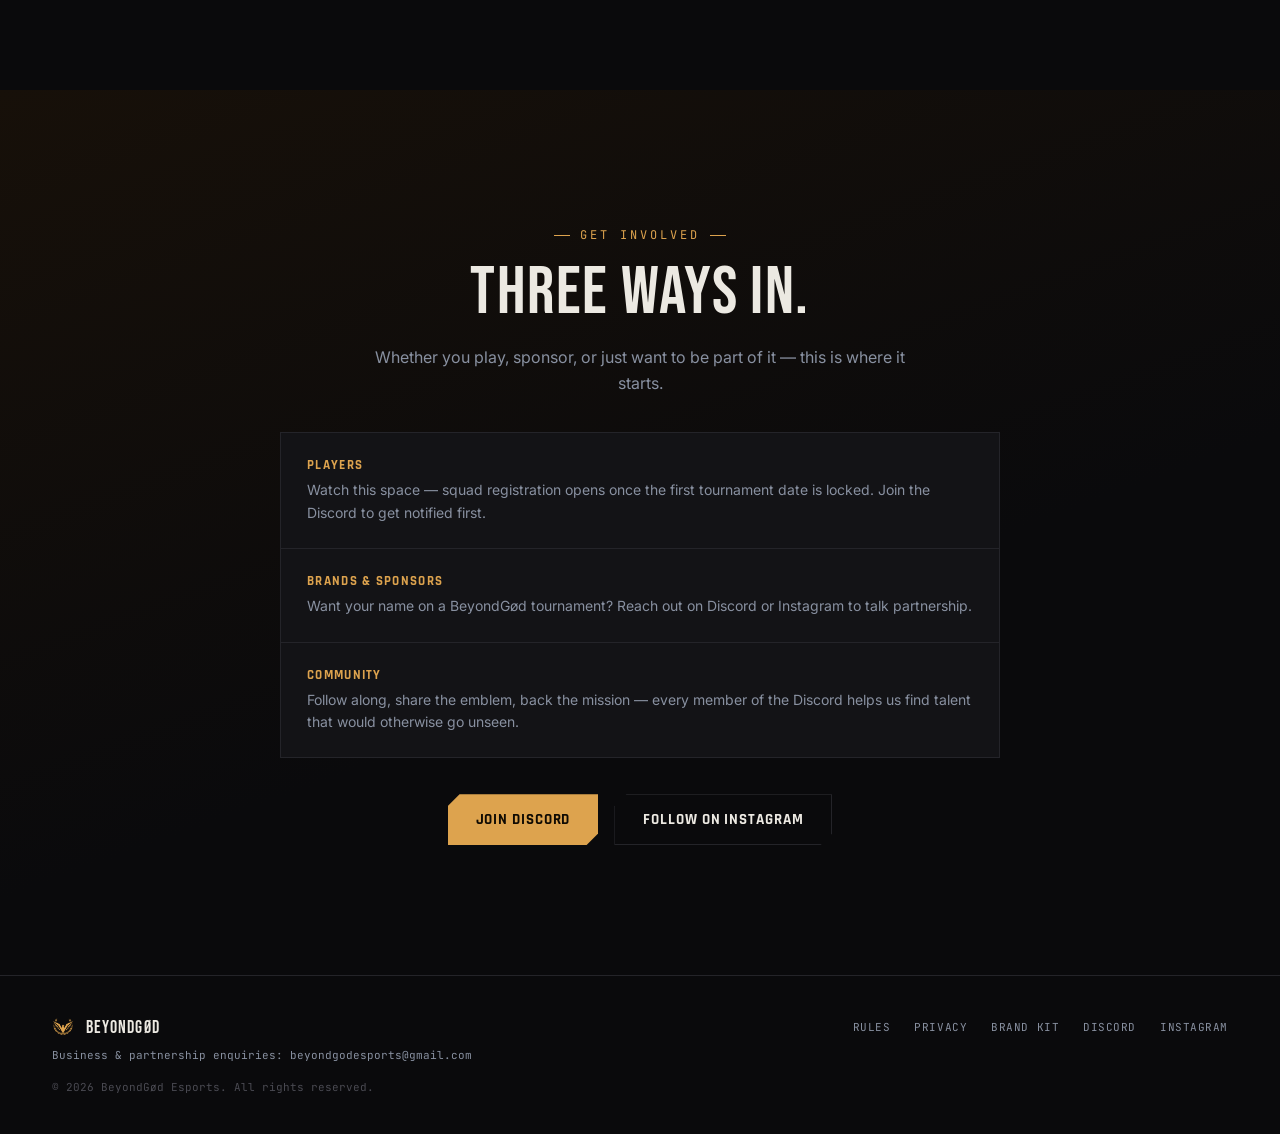
==== commit 440438e6: "Add files via upload" ====
--- a/index.html
+++ b/index.html
@@ -162,7 +162,7 @@
     </div>
   </div>
   <div class="wrap"><div class="foot-contact">Business & partnership enquiries: <a href="mailto:beyondgodesports@gmail.com">beyondgodesports@gmail.com</a></div></div>
-  <div class="wrap"><div class="foot-note">© 2026 BeyondGød Esports. All rights reserved. This template contains placeholder text marked [EDIT] — replace before going live.</div></div>
+  <div class="wrap"><div class="foot-note">© 2026 BeyondGød Esports. All rights reserved.</div></div>
 </footer>
 
 <script>
--- a/assets/style.css
+++ b/assets/style.css
@@ -259,6 +259,39 @@
 }
 .social-chip:hover{border-color:var(--gold);color:var(--gold);}
 
+/* FORMS */
+.form-wrap{max-width:640px;margin-top:40px;}
+.field{margin-bottom:20px;}
+.form-row-2{display:grid;grid-template-columns:1fr;gap:20px;}
+@media(min-width:640px){.form-row-2{grid-template-columns:1fr 1fr;}}
+.field label{display:block;font-family:'Rajdhani';font-weight:600;font-size:13px;letter-spacing:.08em;text-transform:uppercase;color:var(--steel);margin-bottom:8px;}
+.field input,.field select,.field textarea{
+  width:100%;background:var(--panel);border:1px solid var(--line);color:var(--bone);
+  padding:14px 16px;font-family:'Inter';font-size:15px;transition:border-color .15s;
+}
+.field input:focus,.field select:focus,.field textarea:focus{outline:none;border-color:var(--gold);}
+.field textarea{resize:vertical;min-height:100px;}
+.field-check{display:flex;align-items:flex-start;gap:10px;font-size:13px;color:var(--steel);line-height:1.55;margin:28px 0;}
+.field-check input{width:auto;margin-top:3px;}
+.field-check a{color:var(--gold);}
+.form-submit-note{font-family:'JetBrains Mono';font-size:11px;color:var(--steel);margin-top:24px;line-height:1.7;}
+
+/* PROSE (rules / privacy) */
+.prose{max-width:720px;margin-top:16px;}
+.prose h2{font-family:'Bebas Neue';font-size:28px;color:var(--bone);margin:44px 0 14px;letter-spacing:.02em;}
+.prose h2:first-of-type{margin-top:0;}
+.prose p,.prose li{color:var(--steel);font-size:15px;line-height:1.75;margin-bottom:12px;}
+.prose ul{padding-left:20px;}
+.prose strong{color:var(--bone);}
+.disclaimer-box{
+  border-left:2px solid var(--gold);background:var(--panel);padding:18px 22px;margin-top:40px;
+  font-family:'JetBrains Mono';font-size:12px;color:var(--steel);line-height:1.7;
+}
+
+/* FOOTER CONTACT */
+.foot-contact{font-family:'JetBrains Mono';font-size:11px;color:var(--steel);margin-top:10px;}
+.foot-contact a:hover{color:var(--gold);}
+
 footer{border-top:1px solid var(--line);padding:40px 0;}
 .foot-row{display:flex;justify-content:space-between;align-items:center;flex-wrap:wrap;gap:16px;}
 .foot-row .brand{font-size:18px;}
